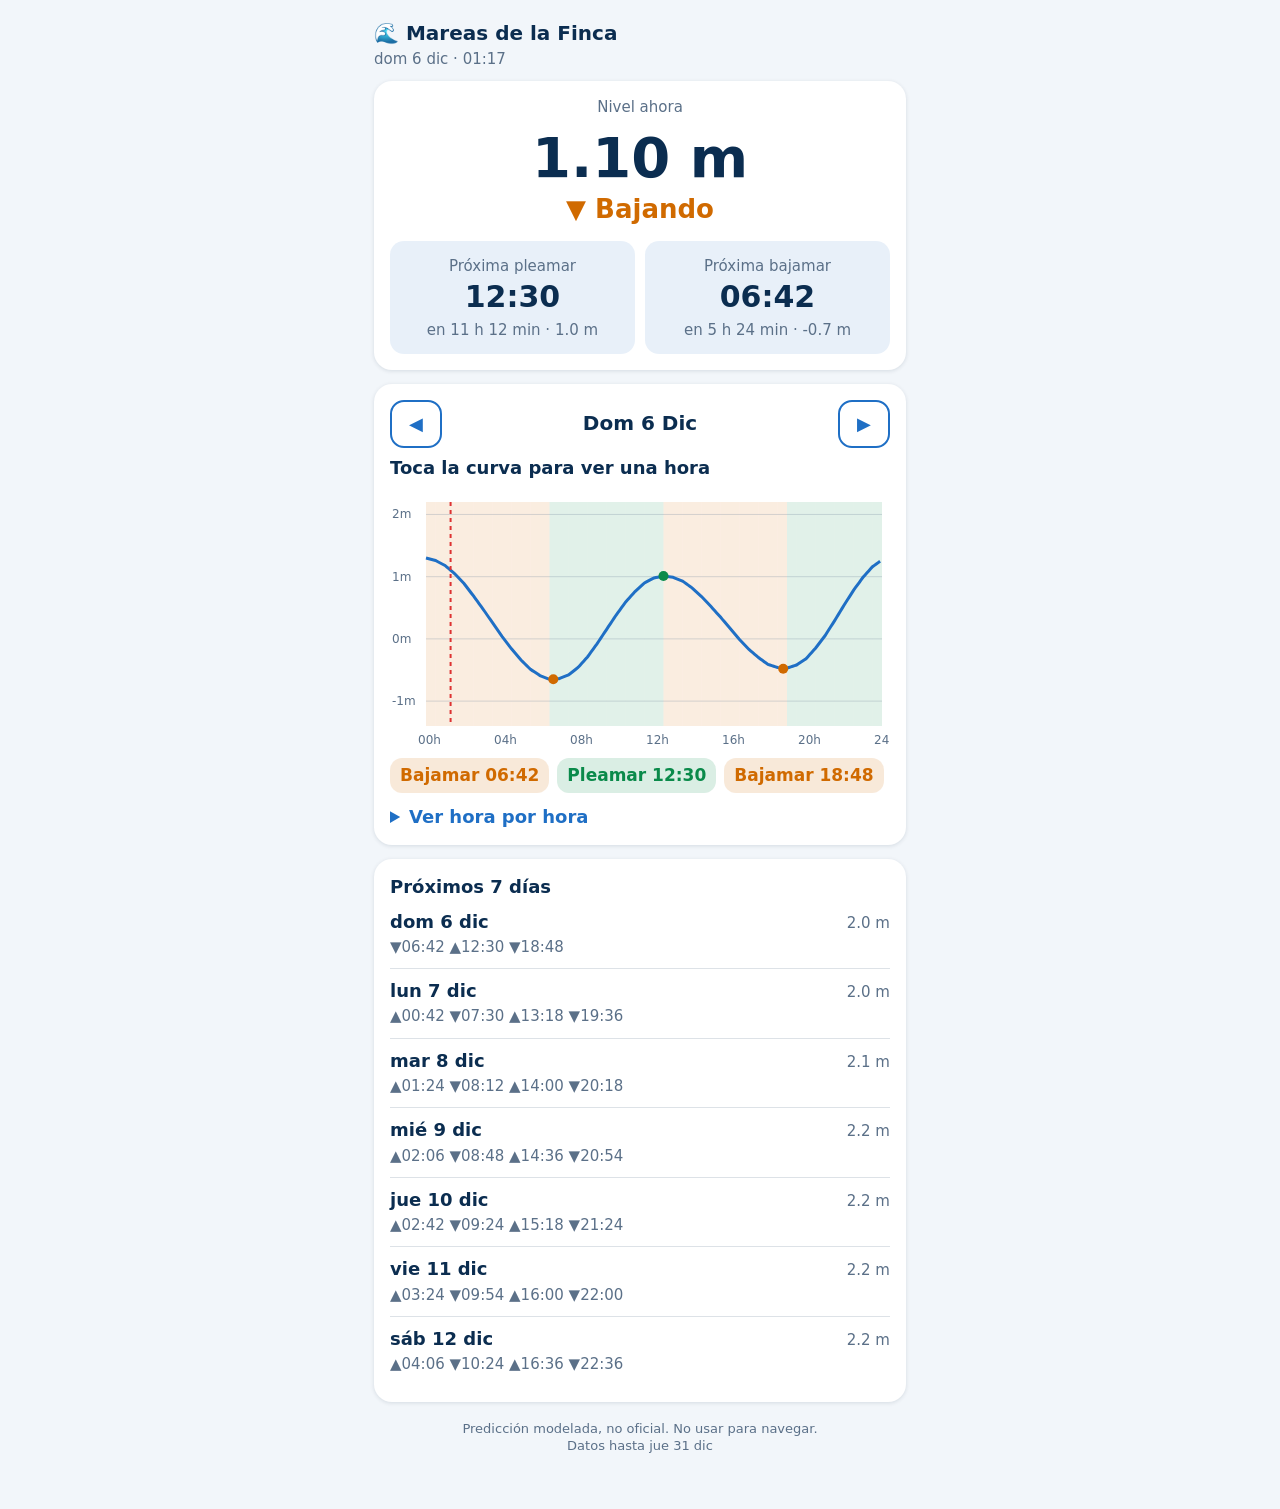
==== index.html @ 49e6bf53 "Mareas de la finca: app instalable" ====
<!doctype html><html lang=es><head><meta charset=utf-8>
<meta name=viewport content="width=device-width,initial-scale=1,viewport-fit=cover">
<meta name=theme-color content="#0b2d50"><meta name=apple-mobile-web-app-capable content=yes>
<meta name=apple-mobile-web-app-title content="Mareas"><link rel=manifest href=manifest.webmanifest>
<link rel=apple-touch-icon href=apple-touch-icon.png><title>Mareas de la Finca</title>
<style>
:root{--bg:#f2f6fa;--ink:#0b2d50;--mut:#5b7088;--card:#fff;--up:#0a8a4a;--dn:#d06a00;--blue:#1f6fc5}
@media(prefers-color-scheme:dark){:root{--bg:#07192c;--ink:#e8f1fa;--mut:#8fa6bd;--card:#0f2a45}}
*{box-sizing:border-box}body{margin:0;background:var(--bg);color:var(--ink);font:18px/1.35 system-ui,-apple-system,sans-serif;padding:env(safe-area-inset-top) 0 40px}
main{max-width:560px;margin:0 auto;padding:14px}h1{font-size:20px;margin:6px 0 2px}.sub{color:var(--mut);font-size:15px;margin-bottom:12px}
.card{background:var(--card);border-radius:18px;padding:16px;margin-bottom:14px;box-shadow:0 1px 4px rgba(0,30,60,.12)}
.now{text-align:center}.big{font-size:56px;font-weight:700;line-height:1}.state{font-size:26px;font-weight:700;margin-top:6px}.up{color:var(--up)}.dn{color:var(--dn)}
.next{display:flex;gap:10px;margin-top:14px}.next div{flex:1;border-radius:14px;padding:12px;background:rgba(31,111,197,.10)}.next b{display:block;font-size:30px}.next small{color:var(--mut);font-size:15px}
.nav{display:flex;align-items:center;gap:8px;margin-bottom:8px}.nav b{flex:1;text-align:center;font-size:20px;text-transform:capitalize}
button{font:inherit;border:0;border-radius:14px;background:var(--blue);color:#fff;padding:10px 16px;min-width:52px}button.g{background:transparent;color:var(--blue);border:2px solid var(--blue)}
canvas{width:100%;display:block;touch-action:pan-y}#rd{min-height:28px;font-weight:700;margin:2px 0 6px}
.ev{display:flex;flex-wrap:wrap;gap:8px;margin-top:8px}.ev span{padding:6px 10px;border-radius:12px;font-weight:700;font-size:17px}.P{background:rgba(10,138,74,.15);color:var(--up)}.B{background:rgba(208,106,0,.15);color:var(--dn)}
.day{display:flex;justify-content:space-between;gap:8px;padding:10px 0;border-bottom:1px solid rgba(120,140,160,.25)}.day:last-child{border:0}.day small{color:var(--mut)}.sic{font-size:13px;background:var(--blue);color:#fff;border-radius:8px;padding:2px 7px;margin-left:6px;vertical-align:middle}
.wx{display:flex;justify-content:space-between;text-align:center;font-size:15px}.wx b{display:block;font-size:20px}.foot{color:var(--mut);font-size:13px;text-align:center;margin-top:18px}
table{width:100%;border-collapse:collapse;font-size:16px}td,th{padding:6px 4px;text-align:left;border-bottom:1px solid rgba(120,140,160,.2)}
</style></head><body><main>
<h1>🌊 Mareas de la Finca</h1><div class=sub id=hoy></div>
<div class="card now"><div class=sub>Nivel ahora</div><div class=big id=nv>--</div><div class=state id=st></div>
<div class=next><div><small>Próxima pleamar</small><b id=np>--</b><small id=npm></small></div><div><small>Próxima bajamar</small><b id=nb>--</b><small id=nbm></small></div></div></div>
<div class=card id=wxc style=display:none><b>Clima</b><div class=wx id=wx></div></div>
<div class=card><div class=nav><button class=g id=pd>◀</button><b id=fd></b><button class=g id=nd2>▶</button></div>
<div id=rd></div><canvas id=c height=260></canvas><div class=ev id=evs></div>
<details style=margin-top:12px><summary style=color:var(--blue);font-weight:700>Ver hora por hora</summary><table id=tb></table></details></div>
<div class=card><b>Próximos 7 días</b><div id=wk></div></div>
<div class=foot>Predicción modelada, no oficial. No usar para navegar.<br><span id=ver></span></div></main>
<script src=data.js></script><script>
const S=new Date(D.start+'T00:00:00Z'),N=D.y.length/48,DN=['dom','lun','mar','mié','jue','vie','sáb'],MN=['ene','feb','mar','abr','may','jun','jul','ago','sep','oct','nov','dic'];
const P2=n=>String(n).padStart(2,'0'),hm=m=>P2(Math.floor(m/60))+':'+P2(m%60);
function hn(){return new Date(Date.now()-6*36e5)} // hora de Honduras (UTC-6) en campos UTC
const nowMin=()=>(hn()-S)/6e4; // minutos desde inicio
function yAtM(m){const f=m/30,i=Math.max(0,Math.min(D.y.length-2,Math.floor(f))),k=Math.max(0,Math.min(1,f-i));return D.y[i]+(D.y[i+1]-D.y[i])*k}
const evs=D.ev.map(([t,k,v])=>({m:(new Date(t+'Z')-S)/6e4,k,v}));
const dstr=d=>DN[d.getUTCDay()]+' '+d.getUTCDate()+' '+MN[d.getUTCMonth()];
const dayDate=i=>new Date(S.getTime()+i*864e5);
const todayI=()=>Math.floor(nowMin()/1440);let cd=Math.max(0,Math.min(N-1,todayI()));
const rel=m=>{const h=Math.floor(m/60),mm=Math.round(m%60);return 'en '+(h?h+' h ':'')+mm+' min'};
function inRange(){const m=nowMin();return m>=0&&m<N*1440}
function actual(){const m=nowMin();document.getElementById('hoy').textContent=(inRange()?dstr(hn())+' · '+hm(hn().getUTCHours()*60+hn().getUTCMinutes()):'Fuera del rango de datos');
 if(!inRange()){return}
 const y=yAtM(m),up=yAtM(m+20)>=y;nv.textContent=y.toFixed(2)+' m';st.innerHTML=up?'<span class=up>▲ Subiendo</span>':'<span class=dn>▼ Bajando</span>';
 const nx=k=>evs.find(e=>e.k==k&&e.m>m);const p=nx('P'),b=nx('B');
 if(p){np.textContent=hm(Math.round(p.m%1440));npm.textContent=rel(p.m-m)+' · '+p.v.toFixed(1)+' m'}if(b){nb.textContent=hm(Math.round(b.m%1440));nbm.textContent=rel(b.m-m)+' · '+b.v.toFixed(1)+' m'}}
const css=n=>getComputedStyle(document.documentElement).getPropertyValue(n);
function draw(hov){const r=devicePixelRatio||1,w=c.clientWidth,h=260;c.width=w*r;c.height=h*r;const x=c.getContext('2d');x.scale(r,r);x.font='12px system-ui';
 const L=36,B=24,T=12,mn=-1.4,mx=2.2,X=m=>L+m/1440*(w-L-8),Y=v=>T+(mx-v)/(mx-mn)*(h-T-B),base=cd*1440,ink=css('--ink'),mut=css('--mut');
 fd.textContent=dstr(dayDate(cd));
 for(let m=0;m<1440;m+=30){const a=yAtM(base+m),b=yAtM(base+m+30);x.fillStyle=b>=a?'rgba(10,138,74,.12)':'rgba(208,106,0,.12)';x.fillRect(X(m),T,X(m+30)-X(m),h-T-B)}
 for(let v=-1;v<=2;v++){x.strokeStyle='rgba(120,140,160,.3)';x.beginPath();x.moveTo(L,Y(v));x.lineTo(w-8,Y(v));x.stroke();x.fillStyle=mut;x.fillText(v+'m',2,Y(v)+4)}
 for(let hr=0;hr<=24;hr+=4){x.fillStyle=mut;x.fillText(P2(hr)+'h',X(hr*60)-8,h-6)}
 x.beginPath();x.lineWidth=3;x.strokeStyle=css('--blue');for(let m=0;m<=1439;m+=6){const p=yAtM(base+m);m?x.lineTo(X(m),Y(p)):x.moveTo(X(m),Y(p))}x.stroke();
 if(cd==todayI()){const m=nowMin()-base;x.strokeStyle='#d33';x.lineWidth=2;x.setLineDash([4,4]);x.beginPath();x.moveTo(X(m),T);x.lineTo(X(m),h-B);x.stroke();x.setLineDash([])}
 const de=evs.filter(e=>e.m>=base&&e.m<base+1440);de.forEach(e=>{x.fillStyle=e.k=='P'?'#0a8a4a':'#d06a00';x.beginPath();x.arc(X(e.m-base),Y(e.v),5,0,7);x.fill()});
 evs_.innerHTML=de.map(e=>`<span class=${e.k}>${e.k=='P'?'Pleamar':'Bajamar'} ${hm(Math.round(e.m-base))}</span>`).join('');
 if(hov!=null){const m=Math.max(0,Math.min(1439,hov)),p=yAtM(base+m),u=yAtM(base+m+20)>=p;x.strokeStyle=ink;x.lineWidth=1;x.beginPath();x.moveTo(X(m),T);x.lineTo(X(m),h-B);x.stroke();x.fillStyle=ink;x.beginPath();x.arc(X(m),Y(p),5,0,7);x.fill();
  rd.innerHTML=hm(Math.round(m))+' · '+p.toFixed(2)+' m · '+(u?'<span class=up>▲ sube</span>':'<span class=dn>▼ baja</span>')}else rd.textContent='Toca la curva para ver una hora';
 let t='<tr><th>Hora<th>Nivel<th></tr>';for(let hr=0;hr<24;hr++){const p=yAtM(base+hr*60),q=yAtM(base+hr*60+60);t+=`<tr><td>${P2(hr)}:00<td>${p.toFixed(2)} m<td class=${q>=p?'up':'dn'}>${q>=p?'▲ sube':'▼ baja'}</tr>`}tb.innerHTML=t}
const evs_=document.getElementById('evs'),c=document.getElementById('c');
const mv=e=>{const b=c.getBoundingClientRect(),t=(e.touches?e.touches[0].clientX:e.clientX)-b.left;draw((t-36)/(b.width-44)*1440)};
c.addEventListener('mousemove',mv);c.addEventListener('touchstart',mv,{passive:true});c.addEventListener('touchmove',mv,{passive:true});c.addEventListener('mouseleave',()=>draw());
pd.onclick=()=>{cd=Math.max(0,cd-1);draw()};nd2.onclick=()=>{cd=Math.min(N-1,cd+1);draw()};
function week(){const a=[];for(let d=0;d<N;d++){const s=D.y.slice(d*48,d*48+48);a.push(Math.max(...s)-Math.min(...s))}const so=[...a].sort((x,y)=>x-y),hi=so[Math.floor(N*.75)];
 let h='';for(let i=Math.max(0,todayI());i<Math.min(N,todayI()+7);i++){const de=evs.filter(e=>e.m>=i*1440&&e.m<i*1440+1440);
  h+=`<div class=day onclick="cd=${i};draw();scrollTo(0,0)"><div><b>${dstr(dayDate(i))}</b>${a[i]>=hi?'<span class=sic>mareas grandes</span>':''}<br><small>${de.map(e=>(e.k=='P'?'▲':'▼')+hm(Math.round(e.m-i*1440))).join('  ')}</small></div><div><small>${a[i].toFixed(1)} m</small></div></div>`}wk.innerHTML=h||'<small>Sin datos</small>'}
ver.textContent='Datos hasta '+dstr(dayDate(N-1));
function all(){actual();week();draw()}addEventListener('resize',()=>draw());all();setInterval(actual,60000);
// clima (opcional, solo con internet)
fetch('https://api.open-meteo.com/v1/forecast?latitude=13.42&longitude=-87.45&daily=temperature_2m_max,precipitation_sum,wind_speed_10m_max&timezone=America%2FTegucigalpa&forecast_days=3').then(r=>r.json()).then(j=>{const d=j.daily;wxc.style.display='';
 wx.innerHTML=d.time.map((t,i)=>`<div>${i?DN[new Date(t+'T12:00:00Z').getUTCDay()]:'hoy'}<b>${Math.round(d.temperature_2m_max[i])}°</b>🌧 ${d.precipitation_sum[i]} mm<br>💨 ${Math.round(d.wind_speed_10m_max[i])} km/h</div>`).join('')}).catch(()=>{});
if('serviceWorker'in navigator)navigator.serviceWorker.register('sw.js').catch(()=>{});
</script></body></html>
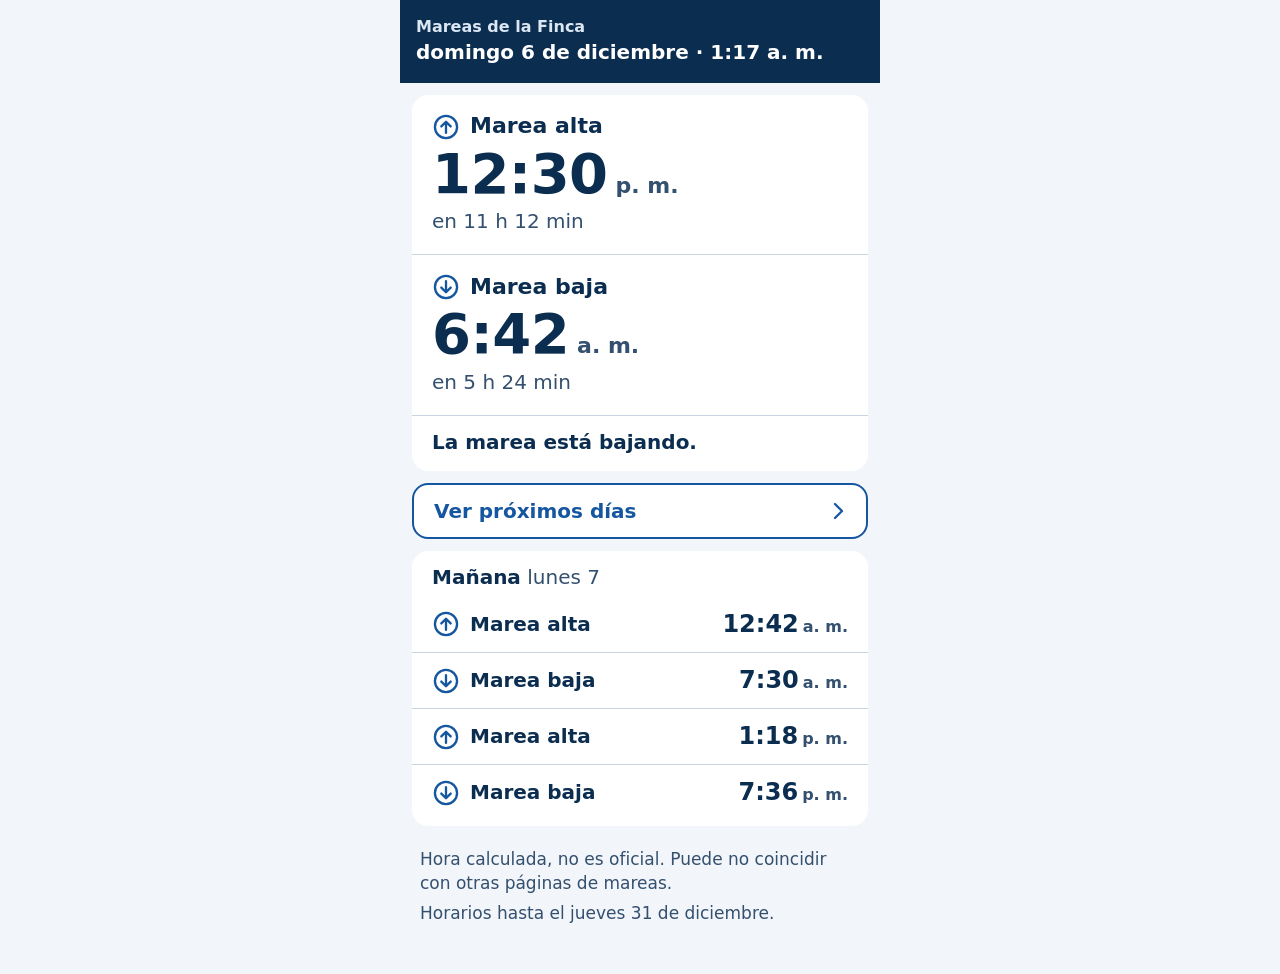
==== commit 7442ed6b: "App de mareas: rediseño simple (alta, baja, horarios y próximos días) Co-Authored-By: Claude Sonnet " ====
--- a/index.html
+++ b/index.html
@@ -1,75 +1,30 @@
-<!doctype html><html lang=es><head><meta charset=utf-8>
-<meta name=viewport content="width=device-width,initial-scale=1,viewport-fit=cover">
-<meta name=theme-color content="#0b2d50"><meta name=apple-mobile-web-app-capable content=yes>
-<meta name=apple-mobile-web-app-title content="Mareas"><link rel=manifest href=manifest.webmanifest>
-<link rel=apple-touch-icon href=apple-touch-icon.png><title>Mareas de la Finca</title>
-<style>
-:root{--bg:#f2f6fa;--ink:#0b2d50;--mut:#5b7088;--card:#fff;--up:#0a8a4a;--dn:#d06a00;--blue:#1f6fc5}
-@media(prefers-color-scheme:dark){:root{--bg:#07192c;--ink:#e8f1fa;--mut:#8fa6bd;--card:#0f2a45}}
-*{box-sizing:border-box}body{margin:0;background:var(--bg);color:var(--ink);font:18px/1.35 system-ui,-apple-system,sans-serif;padding:env(safe-area-inset-top) 0 40px}
-main{max-width:560px;margin:0 auto;padding:14px}h1{font-size:20px;margin:6px 0 2px}.sub{color:var(--mut);font-size:15px;margin-bottom:12px}
-.card{background:var(--card);border-radius:18px;padding:16px;margin-bottom:14px;box-shadow:0 1px 4px rgba(0,30,60,.12)}
-.now{text-align:center}.big{font-size:56px;font-weight:700;line-height:1}.state{font-size:26px;font-weight:700;margin-top:6px}.up{color:var(--up)}.dn{color:var(--dn)}
-.next{display:flex;gap:10px;margin-top:14px}.next div{flex:1;border-radius:14px;padding:12px;background:rgba(31,111,197,.10)}.next b{display:block;font-size:30px}.next small{color:var(--mut);font-size:15px}
-.nav{display:flex;align-items:center;gap:8px;margin-bottom:8px}.nav b{flex:1;text-align:center;font-size:20px;text-transform:capitalize}
-button{font:inherit;border:0;border-radius:14px;background:var(--blue);color:#fff;padding:10px 16px;min-width:52px}button.g{background:transparent;color:var(--blue);border:2px solid var(--blue)}
-canvas{width:100%;display:block;touch-action:pan-y}#rd{min-height:28px;font-weight:700;margin:2px 0 6px}
-.ev{display:flex;flex-wrap:wrap;gap:8px;margin-top:8px}.ev span{padding:6px 10px;border-radius:12px;font-weight:700;font-size:17px}.P{background:rgba(10,138,74,.15);color:var(--up)}.B{background:rgba(208,106,0,.15);color:var(--dn)}
-.day{display:flex;justify-content:space-between;gap:8px;padding:10px 0;border-bottom:1px solid rgba(120,140,160,.25)}.day:last-child{border:0}.day small{color:var(--mut)}.sic{font-size:13px;background:var(--blue);color:#fff;border-radius:8px;padding:2px 7px;margin-left:6px;vertical-align:middle}
-.wx{display:flex;justify-content:space-between;text-align:center;font-size:15px}.wx b{display:block;font-size:20px}.foot{color:var(--mut);font-size:13px;text-align:center;margin-top:18px}
-table{width:100%;border-collapse:collapse;font-size:16px}td,th{padding:6px 4px;text-align:left;border-bottom:1px solid rgba(120,140,160,.2)}
-</style></head><body><main>
-<h1>🌊 Mareas de la Finca</h1><div class=sub id=hoy></div>
-<div class="card now"><div class=sub>Nivel ahora</div><div class=big id=nv>--</div><div class=state id=st></div>
-<div class=next><div><small>Próxima pleamar</small><b id=np>--</b><small id=npm></small></div><div><small>Próxima bajamar</small><b id=nb>--</b><small id=nbm></small></div></div></div>
-<div class=card id=wxc style=display:none><b>Clima</b><div class=wx id=wx></div></div>
-<div class=card><div class=nav><button class=g id=pd>◀</button><b id=fd></b><button class=g id=nd2>▶</button></div>
-<div id=rd></div><canvas id=c height=260></canvas><div class=ev id=evs></div>
-<details style=margin-top:12px><summary style=color:var(--blue);font-weight:700>Ver hora por hora</summary><table id=tb></table></details></div>
-<div class=card><b>Próximos 7 días</b><div id=wk></div></div>
-<div class=foot>Predicción modelada, no oficial. No usar para navegar.<br><span id=ver></span></div></main>
-<script src=data.js></script><script>
-const S=new Date(D.start+'T00:00:00Z'),N=D.y.length/48,DN=['dom','lun','mar','mié','jue','vie','sáb'],MN=['ene','feb','mar','abr','may','jun','jul','ago','sep','oct','nov','dic'];
-const P2=n=>String(n).padStart(2,'0'),hm=m=>P2(Math.floor(m/60))+':'+P2(m%60);
-function hn(){return new Date(Date.now()-6*36e5)} // hora de Honduras (UTC-6) en campos UTC
-const nowMin=()=>(hn()-S)/6e4; // minutos desde inicio
-function yAtM(m){const f=m/30,i=Math.max(0,Math.min(D.y.length-2,Math.floor(f))),k=Math.max(0,Math.min(1,f-i));return D.y[i]+(D.y[i+1]-D.y[i])*k}
-const evs=D.ev.map(([t,k,v])=>({m:(new Date(t+'Z')-S)/6e4,k,v}));
-const dstr=d=>DN[d.getUTCDay()]+' '+d.getUTCDate()+' '+MN[d.getUTCMonth()];
-const dayDate=i=>new Date(S.getTime()+i*864e5);
-const todayI=()=>Math.floor(nowMin()/1440);let cd=Math.max(0,Math.min(N-1,todayI()));
-const rel=m=>{const h=Math.floor(m/60),mm=Math.round(m%60);return 'en '+(h?h+' h ':'')+mm+' min'};
-function inRange(){const m=nowMin();return m>=0&&m<N*1440}
-function actual(){const m=nowMin();document.getElementById('hoy').textContent=(inRange()?dstr(hn())+' · '+hm(hn().getUTCHours()*60+hn().getUTCMinutes()):'Fuera del rango de datos');
- if(!inRange()){return}
- const y=yAtM(m),up=yAtM(m+20)>=y;nv.textContent=y.toFixed(2)+' m';st.innerHTML=up?'<span class=up>▲ Subiendo</span>':'<span class=dn>▼ Bajando</span>';
- const nx=k=>evs.find(e=>e.k==k&&e.m>m);const p=nx('P'),b=nx('B');
- if(p){np.textContent=hm(Math.round(p.m%1440));npm.textContent=rel(p.m-m)+' · '+p.v.toFixed(1)+' m'}if(b){nb.textContent=hm(Math.round(b.m%1440));nbm.textContent=rel(b.m-m)+' · '+b.v.toFixed(1)+' m'}}
-const css=n=>getComputedStyle(document.documentElement).getPropertyValue(n);
-function draw(hov){const r=devicePixelRatio||1,w=c.clientWidth,h=260;c.width=w*r;c.height=h*r;const x=c.getContext('2d');x.scale(r,r);x.font='12px system-ui';
- const L=36,B=24,T=12,mn=-1.4,mx=2.2,X=m=>L+m/1440*(w-L-8),Y=v=>T+(mx-v)/(mx-mn)*(h-T-B),base=cd*1440,ink=css('--ink'),mut=css('--mut');
- fd.textContent=dstr(dayDate(cd));
- for(let m=0;m<1440;m+=30){const a=yAtM(base+m),b=yAtM(base+m+30);x.fillStyle=b>=a?'rgba(10,138,74,.12)':'rgba(208,106,0,.12)';x.fillRect(X(m),T,X(m+30)-X(m),h-T-B)}
- for(let v=-1;v<=2;v++){x.strokeStyle='rgba(120,140,160,.3)';x.beginPath();x.moveTo(L,Y(v));x.lineTo(w-8,Y(v));x.stroke();x.fillStyle=mut;x.fillText(v+'m',2,Y(v)+4)}
- for(let hr=0;hr<=24;hr+=4){x.fillStyle=mut;x.fillText(P2(hr)+'h',X(hr*60)-8,h-6)}
- x.beginPath();x.lineWidth=3;x.strokeStyle=css('--blue');for(let m=0;m<=1439;m+=6){const p=yAtM(base+m);m?x.lineTo(X(m),Y(p)):x.moveTo(X(m),Y(p))}x.stroke();
- if(cd==todayI()){const m=nowMin()-base;x.strokeStyle='#d33';x.lineWidth=2;x.setLineDash([4,4]);x.beginPath();x.moveTo(X(m),T);x.lineTo(X(m),h-B);x.stroke();x.setLineDash([])}
- const de=evs.filter(e=>e.m>=base&&e.m<base+1440);de.forEach(e=>{x.fillStyle=e.k=='P'?'#0a8a4a':'#d06a00';x.beginPath();x.arc(X(e.m-base),Y(e.v),5,0,7);x.fill()});
- evs_.innerHTML=de.map(e=>`<span class=${e.k}>${e.k=='P'?'Pleamar':'Bajamar'} ${hm(Math.round(e.m-base))}</span>`).join('');
- if(hov!=null){const m=Math.max(0,Math.min(1439,hov)),p=yAtM(base+m),u=yAtM(base+m+20)>=p;x.strokeStyle=ink;x.lineWidth=1;x.beginPath();x.moveTo(X(m),T);x.lineTo(X(m),h-B);x.stroke();x.fillStyle=ink;x.beginPath();x.arc(X(m),Y(p),5,0,7);x.fill();
-  rd.innerHTML=hm(Math.round(m))+' · '+p.toFixed(2)+' m · '+(u?'<span class=up>▲ sube</span>':'<span class=dn>▼ baja</span>')}else rd.textContent='Toca la curva para ver una hora';
- let t='<tr><th>Hora<th>Nivel<th></tr>';for(let hr=0;hr<24;hr++){const p=yAtM(base+hr*60),q=yAtM(base+hr*60+60);t+=`<tr><td>${P2(hr)}:00<td>${p.toFixed(2)} m<td class=${q>=p?'up':'dn'}>${q>=p?'▲ sube':'▼ baja'}</tr>`}tb.innerHTML=t}
-const evs_=document.getElementById('evs'),c=document.getElementById('c');
-const mv=e=>{const b=c.getBoundingClientRect(),t=(e.touches?e.touches[0].clientX:e.clientX)-b.left;draw((t-36)/(b.width-44)*1440)};
-c.addEventListener('mousemove',mv);c.addEventListener('touchstart',mv,{passive:true});c.addEventListener('touchmove',mv,{passive:true});c.addEventListener('mouseleave',()=>draw());
-pd.onclick=()=>{cd=Math.max(0,cd-1);draw()};nd2.onclick=()=>{cd=Math.min(N-1,cd+1);draw()};
-function week(){const a=[];for(let d=0;d<N;d++){const s=D.y.slice(d*48,d*48+48);a.push(Math.max(...s)-Math.min(...s))}const so=[...a].sort((x,y)=>x-y),hi=so[Math.floor(N*.75)];
- let h='';for(let i=Math.max(0,todayI());i<Math.min(N,todayI()+7);i++){const de=evs.filter(e=>e.m>=i*1440&&e.m<i*1440+1440);
-  h+=`<div class=day onclick="cd=${i};draw();scrollTo(0,0)"><div><b>${dstr(dayDate(i))}</b>${a[i]>=hi?'<span class=sic>mareas grandes</span>':''}<br><small>${de.map(e=>(e.k=='P'?'▲':'▼')+hm(Math.round(e.m-i*1440))).join('  ')}</small></div><div><small>${a[i].toFixed(1)} m</small></div></div>`}wk.innerHTML=h||'<small>Sin datos</small>'}
-ver.textContent='Datos hasta '+dstr(dayDate(N-1));
-function all(){actual();week();draw()}addEventListener('resize',()=>draw());all();setInterval(actual,60000);
-// clima (opcional, solo con internet)
-fetch('https://api.open-meteo.com/v1/forecast?latitude=13.42&longitude=-87.45&daily=temperature_2m_max,precipitation_sum,wind_speed_10m_max&timezone=America%2FTegucigalpa&forecast_days=3').then(r=>r.json()).then(j=>{const d=j.daily;wxc.style.display='';
- wx.innerHTML=d.time.map((t,i)=>`<div>${i?DN[new Date(t+'T12:00:00Z').getUTCDay()]:'hoy'}<b>${Math.round(d.temperature_2m_max[i])}°</b>🌧 ${d.precipitation_sum[i]} mm<br>💨 ${Math.round(d.wind_speed_10m_max[i])} km/h</div>`).join('')}).catch(()=>{});
-if('serviceWorker'in navigator)navigator.serviceWorker.register('sw.js').catch(()=>{});
-</script></body></html>
+<!doctype html>
+<html lang="es">
+<head>
+<meta charset="utf-8">
+<meta name="viewport" content="width=device-width, initial-scale=1, viewport-fit=cover">
+<meta name="color-scheme" content="light">
+<meta name="theme-color" content="#0b2d50">
+<meta name="mobile-web-app-capable" content="yes">
+<meta name="apple-mobile-web-app-capable" content="yes">
+<meta name="apple-mobile-web-app-title" content="Mareas">
+<link rel="icon" href="icon-192.png" type="image/png">
+<link rel="manifest" href="manifest.webmanifest">
+<link rel="apple-touch-icon" href="apple-touch-icon.png">
+<title>Mareas de la Finca</title>
+<link rel="stylesheet" href="tokens.css">
+<link rel="stylesheet" href="app.css">
+</head>
+<body>
+<div class="app" id="app">
+<header class="barra" id="cab"></header>
+<main>
+<div id="r1"></div>
+<div id="r2"></div>
+</main>
+</div>
+<noscript><div class="app"><header class="barra"><h1 class="nombre">Mareas de la Finca</h1></header><main><section class="estado" role="note"><h2>No se pudieron mostrar los horarios</h2><p>Cerrar la app y abrirla otra vez. Si sigue igual, pedir que la actualicen.</p></section></main></div></noscript>
+<script src="data.js"></script>
+<script src="app.js"></script>
+</body>
+</html>
--- a/tokens.css
+++ b/tokens.css
@@ -0,0 +1,34 @@
+/* Tokens · Mareas de la Finca · ronda 3 (05 Diseñador visual UI, 12 oct 2026)
+   Origen: azul marino #0b2d50 del ícono (CONTEXTO del cliente). Un solo tono de énfasis (#1556a0, azul del ícono
+   oscurecido para pasar 7:1). Se quitan verde y naranja: baja no es una advertencia. Alta y baja se distinguen por
+   la palabra y el símbolo (flecha arriba / flecha abajo en círculo), no por color.
+   Contrastes (WCAG 2.x): tinta/blanco 13,95 · tinta-2/blanco 8,32 · tinta-2/fondo 7,61 · acento/blanco 7,32. SOLO modo claro. */
+:root {
+  color-scheme: light;
+  --fondo:      #f2f5f9;   /* pantalla */
+  --superficie: #ffffff;   /* las únicas dos superficies: próximas y día */
+  --marino:     #0b2d50;   /* cabecera */
+  --tinta:      #0b2d50;   /* texto principal */
+  --tinta-2:    #34506f;   /* texto secundario */
+  --acento:     #1556a0;   /* símbolo y botón de días */
+  --cab-2:      #dce7f4;   /* texto secundario sobre marino · 11,15:1 */
+  --regla:      #c9d5e3;   /* filete (decorativo; el separador real es el espacio) */
+
+  --fuente: system-ui, Roboto, "Segoe UI", "Helvetica Neue", Arial, sans-serif;
+  --t-hora-grande: 3.5rem;
+  --t-sufijo-grande: 1.375rem;
+  --t-etiqueta: 1.375rem;
+  --t-apoyo: 1.25rem;
+  --t-direccion: 1.25rem;
+  --t-dia: 1.25rem;
+  --t-fila: 1.25rem;       /* "Marea alta" en la lista */
+  --t-hora-fila: 1.5rem;
+  --t-sufijo: 1rem;
+  --t-pie: 1.0625rem;
+  --t-titulo: 1.5rem;
+
+  --margen: 12px;
+  --pad: 16px;
+  --radio: 16px;
+  --objetivo: 3.5rem;
+}
--- a/app.css
+++ b/app.css
@@ -0,0 +1,82 @@
+/* Mareas de la Finca · ronda 3 · pantallas (diseño del 05 + estados del 09). Usa tokens.css. */
+*, *::before, *::after { box-sizing: border-box; }
+html { -webkit-text-size-adjust: 100%; text-size-adjust: 100%; }
+body { margin: 0; background: var(--fondo); color: var(--tinta); font-family: var(--fuente); font-size: 1rem; line-height: 1.35; font-variant-numeric: tabular-nums; }
+h1, h2, p, ol, ul { margin: 0; padding: 0; }
+ol, ul { list-style: none; }
+.i { width: 1.5rem; height: 1.5rem; flex: none; fill: none; stroke: currentColor; stroke-width: 2.25; stroke-linecap: round; stroke-linejoin: round; }
+:focus-visible { outline: 3px solid var(--acento); outline-offset: 2px; border-radius: 6px; }
+/* Títulos y días reciben foco por programa (al cambiar de pantalla): nunca pintan aro, no son controles */
+[tabindex="-1"]:focus { outline: none; }
+.app { max-width: 30rem; margin: 0 auto; min-height: 100vh; padding-bottom: 28px; }
+.hr { white-space: nowrap; }
+.hr.sola { display: block; }
+.hr.sola .pt { display: none; }
+
+/* Cabecera marina: una sola pieza, una o dos líneas, nada más */
+.barra { background: var(--marino); color: #fff; padding: 16px var(--pad) 18px; }
+.barra .nombre { font-size: var(--t-sufijo); font-weight: 600; color: var(--cab-2); }
+.barra .ahora { margin-top: 2px; font-size: var(--t-dia); font-weight: 700; line-height: 1.25; }
+.fila-cab { display: flex; align-items: center; gap: 4px; margin: -8px 0; }
+.barra .volver { display: inline-flex; align-items: center; justify-content: center; min-width: var(--objetivo); min-height: var(--objetivo); margin-left: -12px; color: #fff; text-decoration: none; }
+.barra .titulo { font-size: var(--t-titulo); font-weight: 700; line-height: 1.2; }
+.barra :focus-visible { outline-color: #fff; }
+
+main { padding: var(--margen); display: block; }
+
+/* Próximas: UNA superficie blanca, dos filas separadas por un filete. Sin fondos de color. */
+.proximas { background: var(--superficie); border-radius: var(--radio); }
+.proxima { padding: 18px 20px 20px; }
+.proxima + .proxima { border-top: 1px solid var(--regla); }
+.etiqueta { display: flex; align-items: center; gap: 10px; font-size: var(--t-etiqueta); font-weight: 700; line-height: 1.2; }
+.etiqueta .i { color: var(--acento); width: 1.75rem; height: 1.75rem; stroke-width: 2; }
+.hora { margin-top: 4px; display: flex; align-items: baseline; gap: 8px; line-height: 1.05; }
+.hora b { font-size: var(--t-hora-grande); font-weight: 800; letter-spacing: -.01em; }
+.hora span { font-size: var(--t-sufijo-grande); font-weight: 600; color: var(--tinta-2); white-space: nowrap; }
+.apoyo { margin-top: 6px; font-size: var(--t-apoyo); font-weight: 500; color: var(--tinta-2); line-height: 1.25; }
+.direccion { padding: 14px 20px 16px; border-top: 1px solid var(--regla); font-size: var(--t-direccion); font-weight: 600; line-height: 1.25; }
+
+/* Botón de días: contorno, no relleno; no compite con las horas */
+.btn-dias, .manana { margin-top: 12px; }
+.btn-dias { display: flex; align-items: center; justify-content: space-between; min-height: var(--objetivo); padding: 0 16px 0 20px; border-radius: var(--radio); background: var(--superficie); border: 2px solid var(--acento); color: var(--acento); font-size: var(--t-dia); font-weight: 700; text-decoration: none; }
+
+/* Día: título sobre la superficie, una fila por marea, palabra SIEMPRE en la misma columna */
+.dia { background: var(--superficie); border-radius: var(--radio); overflow: clip; }
+.dia + .dia { margin-top: 12px; }
+.dia-nombre { padding: 14px 20px 6px; font-size: var(--t-dia); line-height: 1.25; }
+.dia-nombre b { font-weight: 800; }
+.dia-nombre span { color: var(--tinta-2); font-weight: 500; }
+.fila-m { display: grid; grid-template-columns: 1.75rem 1fr auto; align-items: center; column-gap: 10px; min-height: 3.5rem; padding: 4px 20px; }
+.fila-m + .fila-m { border-top: 1px solid var(--regla); }
+.fila-m .i { color: var(--acento); width: 1.75rem; height: 1.75rem; stroke-width: 2; }
+.fila-m .palabra { font-size: var(--t-fila); font-weight: 700; }
+.fila-m .h { display: flex; align-items: baseline; gap: 4px; justify-self: end; font-size: var(--t-hora-fila); font-weight: 800; white-space: nowrap; }
+.fila-m .h small { font-size: var(--t-sufijo); font-weight: 600; color: var(--tinta-2); }
+.dia ol { padding-bottom: 6px; }
+
+.mas { cursor: pointer; display: flex; align-items: center; justify-content: space-between; width: 100%; min-height: var(--objetivo); margin-top: 12px; padding: 0 16px 0 20px; border-radius: var(--radio); background: var(--superficie); border: 2px solid var(--acento); color: var(--acento); font: inherit; font-size: var(--t-dia); font-weight: 700; text-align: left; }
+
+.pie { padding: 22px 8px 8px; font-size: var(--t-pie); line-height: 1.4; color: var(--tinta-2); }
+.pie p + p { margin-top: 6px; }
+.pie .vigencia.pronto { font-weight: 700; color: var(--tinta); }   /* quedan 14 días o menos: más fuerte, sin rojo ni ícono */
+
+/* Estados sin horarios: misma superficie blanca que las mareas */
+.sin-mas { margin-top: 6px; font-size: 1.75rem; font-weight: 800; line-height: 1.15; }
+.proxima .cuerpo { margin-top: 6px; font-size: var(--t-apoyo); color: var(--tinta-2); line-height: 1.3; }
+.estado { background: var(--superficie); border-radius: var(--radio); padding: 24px 20px; }
+.estado h2 { font-size: var(--t-etiqueta); font-weight: 800; line-height: 1.2; }
+.estado p { margin-top: 8px; font-size: var(--t-apoyo); color: var(--tinta-2); line-height: 1.35; }
+
+/* Letra grande en pantalla angosta: una marea por renglón, sin partir la palabra; el símbolo y el sufijo bajan un poco */
+.app { container-type: inline-size; }
+.fila-m .palabra { white-space: nowrap; }
+@container (max-width: 22rem) {
+  .fila-m { grid-template-columns: 1.125rem 1fr auto; column-gap: 6px; padding: 4px 12px; }
+  .fila-m .i { width: 1.125rem; height: 1.125rem; }
+  .fila-m .palabra { font-size: 1.0625rem; }
+  .fila-m .h { font-size: 1.25rem; gap: 3px; }
+  .fila-m .h small { font-size: .875rem; }
+  .dia-nombre, .proxima, .direccion { padding-left: 16px; padding-right: 16px; }
+  .hora b { font-size: 3rem; }
+  .hora span { font-size: 1.125rem; }
+}
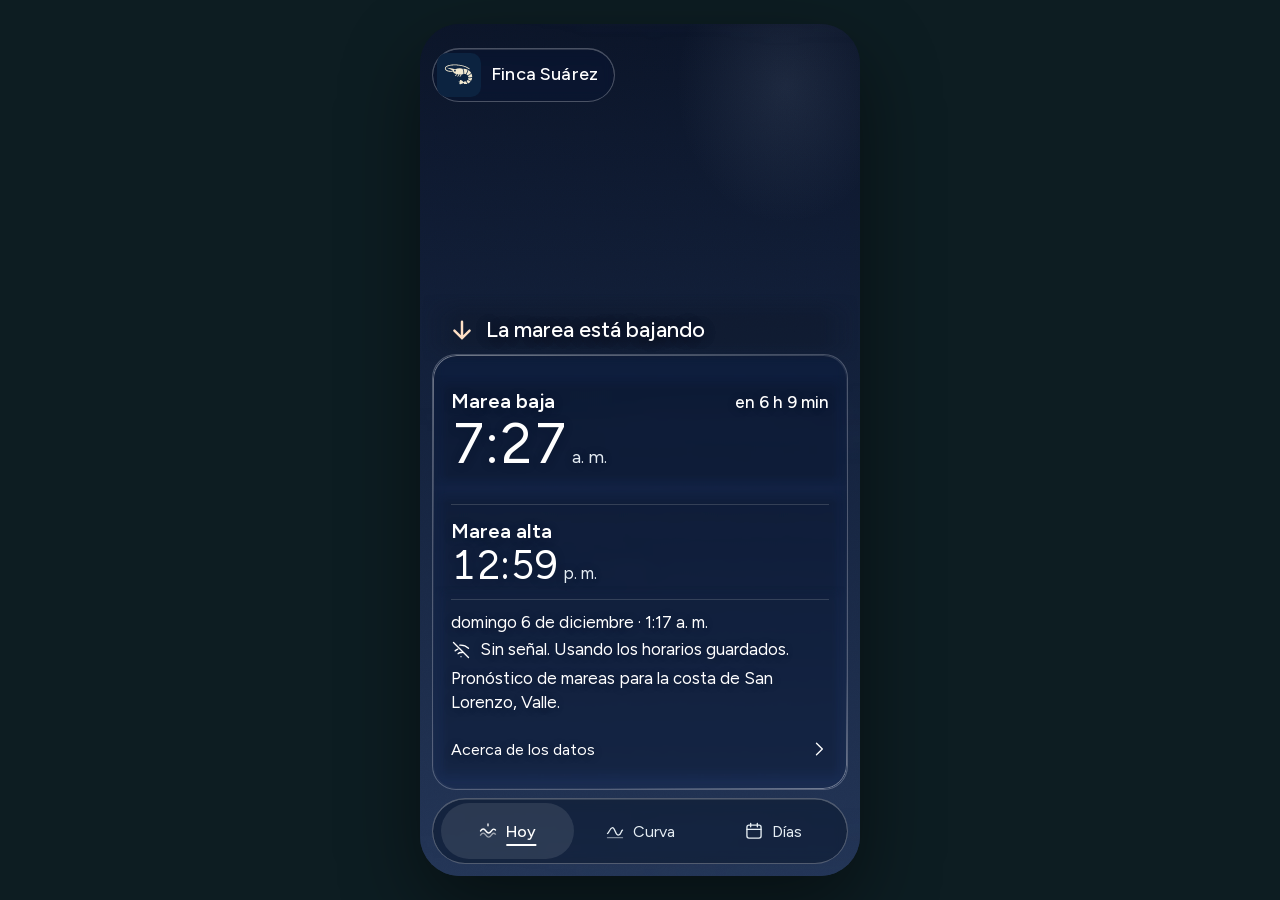
==== commit ab100574: "Oficial: la app es igual que el beta (nubes que se mueven, sol con halo, cuadro de cristal fino, ent" ====
--- a/index.html
+++ b/index.html
@@ -1,30 +1,191 @@
 <!doctype html>
-<html lang="es">
+<html lang="es-HN" data-tinta="oscuro">
 <head>
 <meta charset="utf-8">
 <meta name="viewport" content="width=device-width, initial-scale=1, viewport-fit=cover">
-<meta name="color-scheme" content="light">
-<meta name="theme-color" content="#0b2d50">
-<meta name="mobile-web-app-capable" content="yes">
-<meta name="apple-mobile-web-app-capable" content="yes">
-<meta name="apple-mobile-web-app-title" content="Mareas">
-<link rel="icon" href="icon-192.png" type="image/png">
+<!-- theme-color permanente en navy, como en beta; el manifest también dice #0C2340: sin salto de barra durante ni después de la portada. -->
+<meta name="theme-color" id="fs-tema" content="#0C2340">
+<title>Finca Suárez</title>
+<script>
+/* PORTADA, paso 1 (en línea, antes de cualquier hoja): decide completa | corta | ninguna con el sello local (14, retencion.md §1).
+   Sello: localStorage 'fs-entrada' = {d: último día local en que se vio la completa, t: última apertura}. Síncrono, con try/catch; si falla, corta.
+   ?portada=1 fuerza la completa y NO escribe el sello. Nada sale del teléfono. */
+(function(){var H=document.documentElement,FS=window.FS={modo:'corta',rm:false,total:5,n:0,hojas:false,app:false,listo:false,cb:[],
+chequea:function(){if(FS.listo)return;if(!FS.hojas&&FS.n>=FS.total){FS.hojas=true;if(FS.alHojas)FS.alHojas()}if(FS.hojas&&FS.app){FS.listo=true;FS.tListo=Math.round(performance.now());FS.cb.splice(0).forEach(function(f){f()})}},
+cuando:function(f){if(FS.listo)f();else FS.cb.push(f)}};
+try{localStorage.removeItem('mareas.entrada');localStorage.removeItem('mareas.splash')}catch(e){}   /* un solo sello: fs-entrada reemplaza a los dos viejos (20 min) */
+var rm=false;try{rm=matchMedia('(prefers-reduced-motion: reduce)').matches}catch(e){}
+var forzar=false;try{forzar=/[?&]portada=1(&|$)/.test(location.search)}catch(e){}
+var h=location.hash.slice(1),profundo=h==='curva'||h==='dias',modo='corta';
+if(forzar)modo='completa';
+else{try{var ya=Date.now(),f=new Date(ya),dia=f.getFullYear()+'-'+(f.getMonth()+1)+'-'+f.getDate(),s=JSON.parse(localStorage.getItem('fs-entrada')||'null')||{},t=typeof s.t==='number'?s.t:0,d=s.d;
+if(d!==dia)modo='completa';else modo='corta';   /* Ivan (17 oct): el camaron carga CADA vez que se abre la app; la completa 1a vez del dia, la corta (0,6 s) las demas */
+if(profundo&&modo!=='ninguna')modo='ninguna';else if(modo==='completa')d=dia;
+localStorage.setItem('fs-entrada',JSON.stringify({d:d,t:ya}))}catch(e){modo='corta'}}
+if(rm&&modo==='corta')modo='completa';   /* reducir movimiento: la completa ya es quieta (0,5 s), asi tambien sale cada vez */
+FS.modo=modo;FS.rm=rm;H.setAttribute('data-fs',modo);
+if(modo!=='ninguna'){H.className+=' fs-portada';window.__fsRetiene=true}
+/* hoja que carga sin bloquear el primer pintado; FS cuenta las 6 */
+window.FSh=function(l){if(l.media!=='all')l.media='all';l.onload=l.onerror=null;FS.n++;FS.chequea()}})();
+</script>
 <link rel="manifest" href="manifest.webmanifest">
+<link rel="icon" href="icon-192.png">
 <link rel="apple-touch-icon" href="apple-touch-icon.png">
-<title>Mareas de la Finca</title>
-<link rel="stylesheet" href="tokens.css">
-<link rel="stylesheet" href="app.css">
+<link rel="preload" href="fuentes/figtree-latin.woff2" as="font" type="font/woff2" crossorigin>
+<style id="fs-css">
+/* PORTADA, paso 2: HTML y CSS mínimos EN LÍNEA. Pinta antes que cualquier hoja o script (las hojas cargan sin bloquear, los scripts entran después del primer pintado). */
+@font-face{font-family:Figtree;src:url(fuentes/figtree-latin.woff2) format('woff2');font-weight:300 900;font-display:block}
+html{background:#0C2340}
+#fs-splash{position:fixed;inset:0;z-index:99999;display:grid;place-items:center;font-family:Figtree,system-ui,sans-serif;touch-action:manipulation;cursor:pointer;-webkit-tap-highlight-color:transparent}
+#fs-splash[hidden]{display:none}
+#fs-splash .fs-bg{position:absolute;inset:0;background:#0C2340}
+.fs-stage{position:relative;display:flex;flex-direction:column;align-items:center;transform:translateY(-34px)}
+.fs-cam{width:min(56vw,218px);aspect-ratio:35.5/25.5;will-change:transform}
+.fs-cam svg{width:100%;height:100%;display:block;overflow:visible}
+.fs-nombre{margin-top:26px;color:#F2E9D0;font-size:1.5rem;font-weight:500;letter-spacing:.06em;opacity:0}
+html[data-fs="ninguna"] .fs-stage{display:none}
+html[data-fs="corta"] .fs-cam{opacity:0}
+/* oleaje: dos ondas a distinta velocidad (una sola se lee a plantilla), solo transform */
+.fs-ola-a{animation:fs-deriva-a 1.8s linear infinite}
+.fs-ola-b{animation:fs-deriva-b 2.9s linear infinite reverse}
+@keyframes fs-deriva-a{to{transform:translateX(-10px)}}
+@keyframes fs-deriva-b{to{transform:translateX(-14px)}}
+html[data-rm] .fs-ola-a,html[data-rm] .fs-ola-b{animation:none}
+@media (prefers-reduced-motion:reduce){.fs-ola-a,.fs-ola-b{animation:none}}
+.fs-sprite{width:0;height:0;position:absolute}
+</style>
+<noscript><style>#fs-splash{display:none}</style><link rel="stylesheet" href="tokens.css"><link rel="stylesheet" href="app.css"></noscript>
+<link rel="stylesheet" href="tokens.css" media="print" onload="FSh(this)" onerror="FSh(this)">
+<link rel="stylesheet" href="app.css" media="print" onload="FSh(this)" onerror="FSh(this)">
+<link rel="stylesheet" href="mareas-cristal.css" media="print" onload="FSh(this)" onerror="FSh(this)">
+<link rel="stylesheet" href="clima-fondo.css" media="print" onload="FSh(this)" onerror="FSh(this)">
+<link rel="stylesheet" href="tinte-estados.css" media="print" onload="FSh(this)" onerror="FSh(this)">
+<link rel="preload" href="data.js" as="script"><link rel="preload" href="datos-vivos.js" as="script"><link rel="preload" href="mareas-cristal.js" as="script"><link rel="preload" href="clima-paletas.js" as="script"><link rel="preload" href="tinte-motor.js" as="script"><link rel="preload" href="clima-nubes.js" as="script"><link rel="preload" href="clima-fondo.js" as="script"><link rel="preload" href="clima-vivo.js" as="script"><link rel="preload" href="app.js" as="script">
+<!-- PRUEBA (retirar al integrar, ver INTEGRACION.md): ?tinta=claro|oscuro (OJO r10: oscuro = texto oscuro)  ?letra=100|130|150  ?sinblur=1  ?x=4 (reloj del cielo x4, SOLO demostración en video)  ?vel=1.5 (velocidad de nubes). Va en el head para aplicarse antes del primer pintado. -->
+<script>try{var q=new URLSearchParams(location.search),r=document.documentElement,t=q.get('tinta'),l=+q.get('letra');
+if(t==='claro'||t==='oscuro')r.dataset.tinta=t;if(l>=100&&l<=160)r.style.fontSize=l+'%';if(q.get('sinblur')==='1')r.dataset.sinBlur=''}catch(e){}</script>
+<!-- FIN PRUEBA -->
 </head>
 <body>
-<div class="app" id="app">
-<header class="barra" id="cab"></header>
-<main>
-<div id="r1"></div>
-<div id="r2"></div>
-</main>
-</div>
-<noscript><div class="app"><header class="barra"><h1 class="nombre">Mareas de la Finca</h1></header><main><section class="estado" role="note"><h2>No se pudieron mostrar los horarios</h2><p>Cerrar la app y abrirla otra vez. Si sigue igual, pedir que la actualicen.</p></section></main></div></noscript>
-<script src="data.js"></script>
-<script src="app.js"></script>
+<svg class="fs-sprite" aria-hidden="true" focusable="false"><defs><path id="fs-p" d="M24.2917,23.1322C24.4916,23.1863 24.6826,23.2605 24.8639,23.3507C24.9608,23.0808 25.1049,22.8194 25.2911,22.5654L25.095,22.5228L25.3401,22.5441L25.5852,22.5505L25.8302,22.5462L26.0753,22.5292L26.3204,22.4972L26.5612,22.4525L26.7999,22.3949L27.0343,22.3267L27.2666,22.2436L27.4925,22.1498L27.712,22.0433L27.5394,22.1477C27.7243,23.3573 28.2861,24.3498 29.2273,25.1239L28.8607,25.2442L28.4451,25.355L28.0296,25.4424L27.6119,25.5085L27.1942,25.549L26.7765,25.5681L26.363,25.5639L25.9517,25.5383L25.5468,25.4893L25.1462,25.4189L24.754,25.3273L24.8116,25.2932C24.7233,24.9905 24.677,24.6951 24.6779,24.4082C24.4753,24.4312 24.2688,24.4356 24.0611,24.4227C22.5639,25.8437 20.0629,26.3894 19.4071,25.1355C19.3241,24.5759 19.6495,24.0755 20.2053,23.6961C19.2564,23.4626 18.5574,23.1312 18.4907,22.7721C18.676,22.4579 19.4441,22.3856 20.4137,22.4901C20.0247,21.9432 19.8902,21.362 20.1594,20.8648C21.2051,19.9098 23.3722,21.2818 24.2917,23.1322ZM29.2869,25.176L29.2273,25.1239L29.2699,25.1099ZM29.4489,20.5025C30.4179,21.5246 31.5929,22.1584 32.9749,22.4015L32.8075,22.6123L32.5667,22.8893L32.3152,23.1557L32.0531,23.4093L31.7824,23.6501L31.5032,23.8782L31.2155,24.0934L30.9193,24.2937L30.6167,24.4791L30.3077,24.6518L29.9944,24.8095L30.0626,24.7285C29.0866,23.9457 28.5041,22.9362 28.3151,21.7002L28.0935,21.8217L28.2554,21.713L28.4132,21.5958L28.5666,21.4722L28.7115,21.3422L28.8543,21.2079L28.9885,21.0651L29.1164,20.9181L29.24,20.7668L29.3551,20.6091L29.4638,20.445L29.5639,20.2787ZM24.5954,23.921C24.6294,24.0427 24.6566,24.1653 24.6769,24.2884C24.6768,24.157 24.689,24.0277 24.7117,23.9003C24.6747,23.9083 24.6363,23.9154 24.5954,23.921ZM24.6208,23.7808C24.6571,23.7998 24.6906,23.8195 24.7224,23.8395C24.7441,23.7141 24.776,23.5905 24.8197,23.469C24.7594,23.5757 24.693,23.6798 24.6208,23.7808ZM33.0462,22.4162L32.9749,22.4015L33.0376,22.3225ZM30.1883,18.2648C31.7208,18.6599 33.2373,18.6129 34.7379,18.122L34.751,18.024L34.8022,18.1029C34.7808,18.11 34.7594,18.1171 34.7379,18.122L34.702,18.3884L34.6381,18.7486L34.5592,19.1066L34.4655,19.4561L34.3589,19.8035L34.2396,20.1424L34.1075,20.4748L33.9604,20.8009L33.8027,21.1184L33.6322,21.4274L33.4489,21.7279L33.466,21.6256C32.0538,21.3897 30.8547,20.7518 29.8687,19.7119L29.7408,19.9442L29.8154,19.7779L29.8836,19.6074L29.9433,19.4348L29.9987,19.2601L30.0456,19.0832L30.0861,18.9063L30.118,18.7273L30.1436,18.5462L30.1607,18.3629L30.1713,18.1817L30.1756,17.9985ZM33.9033,12.9631L34.0563,13.2994L34.2097,13.683L34.3483,14.073L34.4676,14.4672L34.5678,14.8636L34.653,15.2621L34.7191,15.6607L34.7681,16.0613L34.7979,16.4619L34.8128,16.8626L34.8086,17.2611L34.7724,17.2078C33.2493,17.7164 31.7107,17.7704 30.1564,17.3698L30.1585,17.6234L30.1393,17.4295L30.1095,17.2377L30.0733,17.0459L30.0285,16.8583L29.9752,16.6708L29.9134,16.4875L29.8431,16.3064L29.7664,16.1274L29.6833,15.9526L29.5917,15.7821L29.4915,15.6159L29.6364,15.8247C31.3075,15.2392 32.7301,14.2858 33.9033,12.9631L33.8837,12.92L33.9455,12.9179C33.9318,12.9335 33.918,12.9491 33.9033,12.9631ZM15.0703,2.1005L16.0847,2.1452L16.9414,2.207L17.7811,2.2816L18.608,2.3711L19.4199,2.4734L20.2169,2.5885L21.0012,2.7185L21.7684,2.8613L22.5207,3.019L23.2559,3.1873L23.9762,3.3727L24.6795,3.5688L25.3635,3.7798L26.0327,4.0057L26.6827,4.2443L27.3156,4.4958L27.9294,4.7622L28.5261,5.0435L29.1015,5.3376L29.6577,5.6466L30.1926,5.9684L30.7083,6.3051L31.2049,6.6567L31.678,7.0212L32.1213,7.3941C31.9271,7.2317 31.638,7.2575 31.4755,7.4516C31.3131,7.6459 31.3389,7.9349 31.5331,8.0974L31.1026,7.7372L30.6572,7.3962L30.1905,7.0681L29.7046,6.7527L29.1953,6.45L28.6668,6.1581L28.1169,5.8789L27.5479,5.6146L26.9576,5.361L26.3502,5.1202L25.7237,4.8922L25.078,4.6791L24.4131,4.4766L23.7311,4.287L23.0321,4.1122L22.3182,3.9481L21.5851,3.7989L20.8371,3.6625L20.072,3.5389L19.292,3.4281L18.4971,3.3301L17.6873,3.247L16.8647,3.1767L16.0293,3.117L15.0426,3.0786L14.0772,3.0637L13.1374,3.0722L12.2274,3.1021L11.3494,3.1532L10.5013,3.2257L9.6893,3.3194L8.9136,3.4324L8.1784,3.5645L7.4836,3.7158L6.8315,3.8842L6.2263,4.0696L5.6679,4.2699L5.1607,4.4852L4.7068,4.7132L4.3061,4.9519L3.9652,5.1991L3.6796,5.4505L3.4558,5.7042L3.2896,5.9577L3.1767,6.2092L3.1127,6.4607L3.0978,6.7207L3.1362,7.002L3.215,7.2705L3.3258,7.5305L3.4665,7.7756L3.637,8.0079L3.8352,8.2252L4.0632,8.432L4.3211,8.6259L4.6045,8.8049L4.9156,8.969L5.2523,9.1203L5.6146,9.2546L5.9982,9.3739L6.4032,9.4783L6.8251,9.5657L7.2662,9.6382L7.7223,9.6936L8.1911,9.7319L8.6728,9.7554L9.1629,9.7639L9.6637,9.7554L10.1709,9.7298L10.6824,9.6893L11.1981,9.6339L11.7224,9.5614C11.4305,9.6014 11.2263,9.8705 11.2663,10.1624C11.3042,10.4387 11.5472,10.6364 11.8207,10.6225C11.8034,10.5178 11.7948,10.4113 11.7948,10.3031L11.7948,9.4506C10.0899,8.5982 7.5326,7.3195 4.1229,6.0409C7.5326,6.0409 11.3686,7.1064 14.3521,7.7457C17.3357,6.6802 21.1717,6.254 23.3198,7.3494C24.1367,9.3696 24.5068,11.4681 24.4301,13.6446C23.7158,13.823 22.9262,13.937 22.0662,13.9877C22.0645,14.0362 22.0549,14.0852 22.0369,14.1332L21.3976,15.8381C21.3661,15.9218 21.3114,15.9948 21.2399,16.0485L20.3874,16.6878C20.1803,16.8432 19.8864,16.8012 19.731,16.5941C19.5757,16.3869 19.6177,16.093 19.8248,15.9377L20.5677,15.3805L21.0767,14.023C20.5008,14.0285 19.8976,14.0091 19.2664,13.9629L18.6271,15.6676C18.5957,15.7513 18.541,15.8243 18.4694,15.878L17.617,16.5173C17.4098,16.6727 17.116,16.6307 16.9606,16.4236C16.8053,16.2164 16.8472,15.9226 17.0544,15.7672L17.7972,15.2101L18.2962,13.8795C17.8479,13.8376 17.3841,13.7806 16.9095,13.7128C16.7459,13.6895 16.5849,13.6635 16.4273,13.6346L15.8567,15.1561C15.8253,15.2399 15.7706,15.3129 15.699,15.3666L14.8466,16.0059C14.6394,16.1612 14.3455,16.1193 14.1902,15.9121C14.0348,15.705 14.0768,15.4111 14.284,15.2557L15.0268,14.6986L15.5021,13.4311C13.4479,12.8951 12.0266,11.8944 11.8212,10.6246L11.326,10.6909L10.7804,10.7463L10.237,10.7889L9.6978,10.8124L9.1629,10.8188L8.6365,10.8103L8.1208,10.7826L7.6115,10.7399L7.1171,10.676L6.6333,10.5971L6.1645,10.497L5.7105,10.3798L5.2737,10.2413L4.856,10.0836L4.4596,9.9045L4.0824,9.7021L3.7308,9.4783L3.4026,9.2311L3.1042,8.9583L2.8357,8.66L2.5991,8.3361L2.4031,7.9887L2.2454,7.6157L2.126,7.2108L2.0706,6.7569L2.0983,6.3051L2.2091,5.8704L2.3924,5.4612L2.646,5.0797L2.9593,4.726L3.3301,4.3999L3.7499,4.0994L4.2209,3.8203L4.7388,3.5624L5.3014,3.3258L5.9087,3.1106L6.5609,2.9145L7.2535,2.7376L7.9844,2.58L8.7559,2.4457L9.5614,2.3306L10.4032,2.2369L11.2791,2.1644L12.1848,2.1132L13.1204,2.0855L14.0815,2.0813ZM30.2211,8.8301L30.572,9.0606L30.9278,9.3185L31.2709,9.5891L31.6013,9.8726L31.9167,10.1688L32.2172,10.4778L32.5027,10.7996L32.7734,11.1299L33.0291,11.4709L33.2678,11.8204L33.4894,12.1806L33.4447,12.1742C32.2626,13.521 30.8263,14.49 29.1356,15.081L29.2741,15.2962L29.1548,15.1428L29.029,14.9957L28.8969,14.8551L28.7584,14.7187L28.6156,14.5887L28.4664,14.4651L28.3109,14.3479L28.1532,14.2392L27.9891,14.1348L27.8207,14.0389L27.6502,13.9515L27.8825,14.0517C29.0701,12.4925 29.8501,10.7522 30.2211,8.8301L30.2054,8.8198L30.2331,8.7751C30.2296,8.7936 30.226,8.8122 30.2211,8.8301ZM24.2554,7.2428L24.7519,7.2364L25.2442,7.2513L25.7322,7.2897L26.2181,7.3515L26.6976,7.4346L27.1707,7.539L27.6374,7.6648L28.0935,7.8118L28.5431,7.978L28.9822,8.1634L29.4084,8.368L29.4148,8.4106C29.0468,10.3542 28.264,12.1131 27.0663,13.6873L27.2858,13.7917L27.0919,13.7235L26.8958,13.6638L26.6976,13.6127L26.4973,13.57L26.2948,13.5381L26.0924,13.5125L25.8878,13.4997L25.6832,13.4933L25.4786,13.4997L25.274,13.5125L25.0716,13.5359L25.3103,13.4891C25.3884,11.3125 25.0183,9.2141 24.2,7.1938ZM13.0735,9.4506C13.0735,10.0391 13.5505,10.5162 14.139,10.5162C14.7275,10.5162 15.2046,10.0391 15.2046,9.4506C15.2046,8.8621 14.7275,8.3851 14.139,8.3851C13.5505,8.3851 13.0735,8.8621 13.0735,9.4506Z"/></defs></svg>
+<div id="fs-splash" role="img" aria-label="Finca Suárez"><div class="fs-bg"></div><div class="fs-stage"><div class="fs-cam" id="fs-cam"><svg id="fs-lienzo" viewBox="1 1.5 35.5 25.5" aria-hidden="true" focusable="false"><use class="fs-vaso" href="#fs-p" fill="#F2E9D0" fill-opacity=".16"/></svg></div><div class="fs-nombre" id="fs-nombre" aria-hidden="true">Finca Suárez</div></div></div>
+<script>
+/* PORTADA, paso 3: el motor (08 Motion, dirección A "La marea sube"; 09 lo integra). WAAPI en el compositor; solo el nivel del agua toca un atributo transform dentro de un SVG de ~220 px.
+   Tiempos (ms): completa 2 400 (tope 2 600) · corta 600 · toque = salto de 250 · reducir movimiento = quieta 500. Tope absoluto de seguridad: 4 000. Nunca bloquea los datos: la app arranca detrás. */
+(function(){'use strict';
+var H=document.documentElement,FS=window.FS,modo=FS.modo,rm=FS.rm,NS='http://www.w3.org/2000/svg',CREMA='#F2E9D0';
+var raiz=document.getElementById('fs-splash'),cam=document.getElementById('fs-cam'),nombre=document.getElementById('fs-nombre'),fondo=raiz.querySelector('.fs-bg'),lienzo=document.getElementById('fs-lienzo');
+var corta=modo==='corta',ninguna=modo==='ninguna',anims=[],terminado=false,saltado=false,vuelo=null,fadeando=false,rate=1,tw=0,t0=performance.now(),last=t0,raf=0,nivelFijo=null;
+function bez(x1,y1,x2,y2){var cx=3*x1,bx=3*(x2-x1)-cx,ax=1-cx-bx,cy=3*y1,by=3*(y2-y1)-cy,ay=1-cy-by;function X(t){return((ax*t+bx)*t+cx)*t}function Y(t){return((ay*t+by)*t+cy)*t}
+return function(x){if(x<=0)return 0;if(x>=1)return 1;var a=0,b=1,t=x;for(var i=0;i<24;i++){t=(a+b)/2;if(X(t)<x)a=t;else b=t}return Y(t)}}
+var E_SUBE=bez(.30,.55,.25,1),E_BARRE=bez(.4,0,.2,1),E_VUELO='cubic-bezier(.55,.02,.15,1)';
+function clamp01(x){return x<0?0:x>1?1:x}
+var T={ini:150,finA:1250,amp:200,nombreIn:500,nombreDur:500,vuelo:1550,vueloDur:850,nombreOut:180,fondoDe:200,fondoDur:550,llenoDur:400,placaDur:330};
+if(corta)T={ini:0,finA:0,amp:0,vuelo:100,vueloDur:500,nombreOut:1,fondoDe:120,fondoDur:330,llenoDur:1,placaDur:250};
+var PISO=.12,TECHO=.92,Y_FONDO=26.7,Y_TOPE=1.9;
+function el(tag,at,par){var n=document.createElementNS(NS,tag);for(var k in at)n.setAttribute(k,at[k]);if(par)par.appendChild(n);return n}
+function onda(wl,amp,w0,w1){var d='M'+w0+' 0',n=Math.ceil((w1-w0)/(wl/2));d+='q'+(wl/4)+' '+(-amp)+' '+(wl/2)+' 0';for(var i=1;i<n;i++)d+='t'+(wl/2)+' 0';return d+'L'+w1+' 0L'+w0+' 0Z'}
+function A(nodo,kf,op){var a=nodo.animate(kf,Object.assign({fill:'both',easing:'linear'},op));anims.push(a);return a}
+var vaso=lienzo.querySelector('.fs-vaso'),lleno=null,agua=null,amps=[];
+if(!ninguna){
+  lleno=el('use',{href:'#fs-p',fill:CREMA,opacity:'0'},lienzo);   /* el camarón completo: el cierre y la versión corta */
+  if(!corta&&!rm){
+    var defs=el('defs',{},lienzo),cp=el('clipPath',{id:'fs-clip'},defs);el('use',{href:'#fs-p'},cp);
+    var g=el('g',{'clip-path':'url(#fs-clip)'},lienzo);agua=el('g',{transform:'translate(0 29)'},g);
+    el('rect',{x:'-20',y:'0',width:'80',height:'40',fill:CREMA},agua);   /* el cuerpo del agua no se estira: el nivel es el nivel */
+    var a2=el('g',{},agua),a1=el('g',{},agua);amps=[a2,a1];
+    el('path',{d:onda(14,.9,-16,52),fill:CREMA,'fill-opacity':'.5','class':'fs-ola-b'},a2);
+    el('path',{d:onda(10,1.1,-12,50),fill:CREMA,'class':'fs-ola-a'},a1);
+    lienzo.insertBefore(defs,lienzo.firstChild);
+  }
+}
+function fin(){if(terminado)return;terminado=true;cancelAnimationFrame(raf);
+  anims.forEach(function(a){try{a.cancel()}catch(e){}});
+  raiz.hidden=true;H.classList.remove('fs-portada');
+  var ap=document.getElementById('app');if(ap)ap.inert=false;
+  window.__fsRetiene=false;
+  FS.tFin=Math.round(performance.now())}
+setTimeout(fin,4000);   /* red de seguridad: la portada nunca pasa de 4 s, haya llegado o no la app */
+function marca(){return document.querySelector('.cab__marca svg')}
+function fade(ms,delay){if(fadeando)return;fadeando=true;A(raiz,[{opacity:1},{opacity:0}],{delay:delay||0,duration:ms}).finished.then(fin,function(){})}
+
+/* ---- ninguna: la app abre directo; el telón navy solo cubre hasta que haya hojas y app (0 s añadidos) ---- */
+if(ninguna){FS.cuando(function(){fade(rm?1:120)});return}
+
+/* ---- reducir movimiento: camarón completo, quieto; solo se desvanece (la opacidad no es movimiento) ---- */
+if(rm){lleno.setAttribute('opacity','1');if(vaso)vaso.style.display='none';nombre.style.opacity='1';
+  raiz.addEventListener('pointerdown',function(e){e.stopPropagation();if(e.cancelable)e.preventDefault();FS.cuando(function(){fade(200,0)})});
+  ['pointerup','click','touchstart','touchend','mousedown','mouseup'].forEach(function(t){raiz.addEventListener(t,function(e){e.stopPropagation();if(e.cancelable)e.preventDefault()},{passive:false})});
+  setTimeout(function(){FS.cuando(function(){fade(200,0)})},300);
+  return}
+
+/* ---- con movimiento ---- */
+if(corta){lleno.setAttribute('opacity','1');if(vaso)vaso.style.display='none';cam.style.opacity='0';A(cam,[{opacity:0},{opacity:1}],{delay:0,duration:80});nombre.style.opacity='0'}
+else A(nombre,[{opacity:0,transform:'translateY(6px)'},{opacity:1,transform:'translateY(0)'}],{delay:T.nombreIn,duration:T.nombreDur,easing:'cubic-bezier(.16,1,.3,1)'});
+
+/* el vuelo se crea cuando la app ya pintó su placa (destino real); w = cuánto falta para su hora en la línea de tiempo (las animaciones esperan quietas en su primer cuadro) */
+var orig=cam.getBoundingClientRect(),dest='';
+function kf(dx,dy,sc){return[{transform:'translate(0,0) scale(1)'},{transform:'translate('+dx+'px,'+dy+'px) scale('+sc+')'}]}
+/* el destino puede moverse (el panel se acomoda cuando llegan los datos): se vuelve a medir en cada cuadro del vuelo y se corrige sin saltos */
+function sigueDestino(){var m=marca();if(!m||!vuelo)return;var d=m.getBoundingClientRect(),dx=d.left-orig.left,dy=d.top-orig.top,sc=d.width/orig.width,k=dx+','+dy+','+sc;
+  if(k!==dest&&(Math.abs(dx-dest.split(',')[0])>.25||Math.abs(dy-dest.split(',')[1])>.25)){dest=k;try{vuelo.effect.setKeyframes(kf(dx,dy,sc))}catch(e){}}}
+function crearVuelo(w){
+  var m=marca(),placa=document.querySelector('.cab__marca');
+  if(!m){FS.via='fade';fade(300,w);return}
+  FS.via='vuelo';
+  var d=m.getBoundingClientRect(),sc=d.width/orig.width,dx=d.left-orig.left,dy=d.top-orig.top;
+  cam.style.transformOrigin='0 0';
+  vuelo=A(cam,kf(dx,dy,sc),{delay:w,duration:T.vueloDur,easing:E_VUELO});
+  dest=dx+','+dy+','+sc;
+  if(!corta){A(lleno,[{opacity:0},{opacity:1}],{delay:w,duration:T.llenoDur,easing:'ease-out'});A(nombre,[{opacity:1},{opacity:0}],{delay:w,duration:T.nombreOut})}
+  A(fondo,[{opacity:1},{opacity:0}],{delay:w+T.fondoDe,duration:T.fondoDur,easing:'ease-in-out'});
+  if(placa)A(placa,[{opacity:0},{opacity:1}],{delay:w+T.vueloDur*(corta?.35:.55),duration:T.placaDur,easing:'ease-out'});
+  vuelo.finished.then(fin,function(){});
+  if(saltado)acelera();
+}
+/* toque: el camarón viaja ya al encabezado en 250 ms (nunca un corte seco) */
+function acelera(){rate=6;anims.forEach(function(a){var e=a.effect&&a.effect.getTiming();if(!e||a.effect.target===raiz)return;var ct=a.currentTime||0,tg=a.effect.target;
+  if(tg===nombre){a.currentTime=Math.max(ct,e.delay||0);a.updatePlaybackRate(8);return}
+  if(ct<(e.delay||0))a.currentTime=e.delay;var resto=(e.delay+e.duration)-a.currentTime;if(resto>0)a.updatePlaybackRate(Math.max(1,resto/250))})}
+function toque(e){e.stopPropagation();if(e.cancelable)e.preventDefault()}
+['pointerup','click','touchstart','touchend','mousedown','mouseup'].forEach(function(t){raiz.addEventListener(t,toque,{passive:false})});   /* el telón es el único blanco hasta fin(): el toque que salta no llega a ningún botón del panel */
+raiz.addEventListener('pointerdown',function(e){toque(e);if(terminado||saltado)return;saltado=true;if(vuelo||fadeando)acelera()});
+addEventListener('keydown',function(e){if(!terminado&&(e.key==='Enter'||e.key===' '||e.key==='Escape')&&!saltado){saltado=true;if(vuelo||fadeando)acelera()}});
+
+/* ---- el agua ---- */
+function nivelVis(){var f=window.__nivelAhora,n=null;try{n=f?f():null}catch(e){}return n==null?null:PISO+(TECHO-PISO)*clamp01(n)}
+var tarde=-1,v0=0,cur=null;
+/* nivel real o nada: sin dato no hay agua ni marca (nunca "lleno" falso); si llega tarde, el agua sube desde donde esté hasta el nivel real */
+function yAgua(ms){var a=T.ini,b=T.finA,L=nivelFijo;
+  if(L==null){L=nivelVis();if(L!=null){nivelFijo=L;if(ms>400){tarde=ms;v0=cur==null?0:cur}}}
+  if(L==null){cur=null;return null}
+  var v;if(tarde>=0)v=v0+(L-v0)*E_BARRE(clamp01((ms-tarde)/500));
+  else{var p=E_SUBE(clamp01((ms-a)/(b-a)));v=Math.max(PISO*p,L*p)}
+  cur=v;return v}
+function pinta(ms){var v=yAgua(ms),y=v==null?29:Y_FONDO-(Y_FONDO-Y_TOPE)*v,fe=tarde>=0?tarde+500:T.finA,amp=ms<fe?1:1-E_BARRE(clamp01((ms-fe)/T.amp));
+  agua.setAttribute('transform','translate(0 '+(ms<T.ini?29:y).toFixed(3)+')');
+  for(var i=0;i<amps.length;i++)amps[i].setAttribute('transform','scale(1 '+amp.toFixed(3)+')')}
+function tick(now){var dt=now-last;last=now;if(dt<0)dt=0;tw+=dt*rate;var ms=now-t0;
+  if(agua&&tw<T.vuelo+100)pinta(tw);
+  if(!vuelo&&!fadeando){
+    if(FS.listo)crearVuelo(Math.max(0,T.vuelo-ms))   /* en cuanto la app pintó su placa: así el costo de medir y de promover capas cae temprano, no en el arranque del vuelo */
+    else if(ms>2600)fade(300,0)}   /* la app no llegó: la portada no se alarga más de 2,6 s */
+  if(vuelo&&!terminado)sigueDestino();
+  if(!terminado)raf=requestAnimationFrame(tick)}
+if(agua)pinta(0);
+raf=requestAnimationFrame(tick);
+})();
+</script>
+<div id="app" class="app"><noscript><p style="padding:1.5rem;font:400 1.25rem sans-serif">Esta app necesita JavaScript para mostrar las mareas.</p></noscript></div>
+<script>
+/* PORTADA, paso 4: las hojas ya cargan solas (media=print); los scripts de la app entran DESPUÉS del primer pintado y de las hojas, en orden, sin bloquear. Los datos cargan detrás: nada espera a la portada. */
+(function(){var FS=window.FS,S=['data.js','datos-vivos.js','mareas-cristal.js','clima-paletas.js','tinte-motor.js','clima-nubes.js','clima-fondo.js','clima-vivo.js','app.js','clima-prueba.js'],pintado=false,lanzado=false;
+function lanza(){if(lanzado||!pintado||!FS.hojas)return;lanzado=true;var n=S.length;
+S.forEach(function(u){var s=document.createElement('script');s.src=u;s.async=false;s.onload=s.onerror=function(){if(--n===0){FS.app=true;FS.chequea()}};document.body.appendChild(s)})}
+var ap=document.getElementById('app');if(ap&&!FS.tFin)ap.inert=true;   /* mientras haya telón, el teclado no llega a la app de abajo */
+FS.alHojas=lanza;
+requestAnimationFrame(function(){setTimeout(function(){pintado=true;lanza()},0)});
+setTimeout(function(){if(!FS.hojas){FS.hojas=true;lanza()}},2500)})();
+</script>
 </body>
 </html>
--- a/tokens.css
+++ b/tokens.css
@@ -1,34 +1,57 @@
-/* Tokens · Mareas de la Finca · ronda 3 (05 Diseñador visual UI, 12 oct 2026)
-   Origen: azul marino #0b2d50 del ícono (CONTEXTO del cliente). Un solo tono de énfasis (#1556a0, azul del ícono
-   oscurecido para pasar 7:1). Se quitan verde y naranja: baja no es una advertencia. Alta y baja se distinguen por
-   la palabra y el símbolo (flecha arriba / flecha abajo en círculo), no por color.
-   Contrastes (WCAG 2.x): tinta/blanco 13,95 · tinta-2/blanco 8,32 · tinta-2/fondo 7,61 · acento/blanco 7,32. SOLO modo claro. */
+/* Tokens de "Cristal del cielo" (05 diseño, 09 prototipo; ronda 10, 17 oct 2026). Una sola tipografía, Figtree (local, variable 300-900).
+   Base = r7/r8 + los cambios del 05 (diseno/tokens.css): el cristal ya no es una placa tintada al 72-87 %, es un VELO del tono del cielo
+   (alfa 0,22-0,64 por estado y por zona, lo calcula el motor: tinte-motor.js + clima-fondo.js), borde de 0,5 px, sin sombra de losa.
+   Pesos usados: 300/400 (cifras y texto), 500 (rótulos y pestaña activa). Tamaños en rem: crecen con la letra del teléfono (100/130/150 %).
+   OJO con el nombre de la tinta (cambió en r10): data-tinta="oscuro" = TEXTO oscuro (cielo claro); data-tinta="claro" = TEXTO blanco (noche, lluvia, tormenta). En r8 era al revés. */
+@font-face { font-family: Figtree; src: url(fuentes/figtree-latin.woff2) format('woff2'); font-weight: 300 900; font-display: swap; }
+
 :root {
-  color-scheme: light;
-  --fondo:      #f2f5f9;   /* pantalla */
-  --superficie: #ffffff;   /* las únicas dos superficies: próximas y día */
-  --marino:     #0b2d50;   /* cabecera */
-  --tinta:      #0b2d50;   /* texto principal */
-  --tinta-2:    #34506f;   /* texto secundario */
-  --acento:     #1556a0;   /* símbolo y botón de días */
-  --cab-2:      #dce7f4;   /* texto secundario sobre marino · 11,15:1 */
-  --regla:      #c9d5e3;   /* filete (decorativo; el separador real es el espacio) */
+  --font: Figtree, 'Segoe UI', Roboto, system-ui, sans-serif;
+  --r: 24px;                  /* r8: 28. Radio del cristal: menos losa, más tarjeta de Clima */
+  --r-sm: 16px;               /* botones de contorno */
+  --r-pill: 999px;
+  --tap: min(3.5rem, 64px);   /* 56 px a 100 %, crece con la letra hasta 64 px */
+  --margen: 12px;
+  --sobre: 40px;              /* el fondo sobrepasa la pantalla (el sobreescaneo del motor) */
+  --banda: max(150px, 20cqh); /* Curva y Días: cielo libre mínimo sobre su panel (igual que r8) */
+  --banda-libre: max(120px, 14cqh);   /* Hoy: cielo SIN nada encima entre la pastilla y la línea de estado */
+  --blur: 6px;                /* r8: 22. Tope del 08: <= 10 px (medido: 18 px cuesta +2,5 puntos de GPU). Baja a 0 si el motor baja de nivel (app.css, data-nivel) */
+  --sat: 1.25;
+  --borde-cristal: .5px;
+  --franja: 36px;             /* degradado que sube desde el cristal bajo la línea de estado */
+  --fondo: var(--cielo, linear-gradient(180deg, #3e85cf 0%, #7cb0e3 46%, #c3e0f2 100%));
+  /* velo por pieza: el motor escribe --vid-rgb / --vid-alfa / --vid-alfa-cab / --vid-alfa-barra en <html>; sin JS, tinte-estados.css (por estado) */
+  --velo-rgb: var(--vid-rgb, 217, 233, 247);
+  --velo-alfa: var(--vid-alfa, .4);
+  --loc-alfa: var(--vid-loc, 0);          /* r10b: refuerzo LOCAL bajo las líneas de texto (el velo uniforme tiene tope .28 / .38) */
+}
 
-  --fuente: system-ui, Roboto, "Segoe UI", "Helvetica Neue", Arial, sans-serif;
-  --t-hora-grande: 3.5rem;
-  --t-sufijo-grande: 1.375rem;
-  --t-etiqueta: 1.375rem;
-  --t-apoyo: 1.25rem;
-  --t-direccion: 1.25rem;
-  --t-dia: 1.25rem;
-  --t-fila: 1.25rem;       /* "Marea alta" en la lista */
-  --t-hora-fila: 1.5rem;
-  --t-sufijo: 1rem;
-  --t-pie: 1.0625rem;
-  --t-titulo: 1.5rem;
-
-  --margen: 12px;
-  --pad: 16px;
-  --radio: 16px;
-  --objetivo: 3.5rem;
+/* Tinta (texto). La fija el estado (data-tinta en <html>). Verificada con tinte-motor.js (tx2 >= 4,8:1 en el peor píxel). Sin atributo = oscura. */
+:root, [data-tinta="oscuro"] {
+  --tx: #0A2830; --tx2: #1B363E;
+  --linea: rgba(10, 40, 48, .18);
+  --borde: rgba(255, 255, 255, .50);
+  --sube: #072E1F; --baja: #4A1E04;      /* solo para el ICONO de la flecha; el texto va en --tx */
+  --punto: #165A42;
+  --activa: rgba(255, 255, 255, .34);    /* pestaña activa: relleno de vidrio, sin contorno */
+  --boton: rgba(10, 40, 48, .34);
+  --area: rgba(22, 90, 66, .22);
+  --sombra-tx: 0 0 .55em rgba(255, 255, 255, .30);   /* r10b: halo muy suave del color contrario */
+  --brillo: rgba(255, 255, 255, .78); --brillo-2: rgba(255, 255, 255, .14);   /* borde de cristal */
+  --vid-solido: #FFFBF6;                 /* lo que usan la curva y el modo "reducir transparencia" */
 }
+[data-tinta="claro"] {
+  --tx: #FFFFFF; --tx2: #E6EEF4;
+  --linea: rgba(255, 255, 255, .22);
+  --borde: rgba(255, 255, 255, .26);
+  --sube: #CFF7E6; --baja: #FFE0C6;
+  --punto: #8FDDBF;
+  --activa: rgba(255, 255, 255, .10);
+  --boton: rgba(255, 255, 255, .42);
+  --area: rgba(143, 221, 191, .2);
+  --sombra-tx: 0 1px .6em rgba(0, 12, 24, .32);
+  --brillo: rgba(255, 255, 255, .42); --brillo-2: rgba(255, 255, 255, .08);
+  --vid-solido: #14303A;
+}
+/* El velo se recompone en cada pieza porque cada una tiene su --velo-alfa */
+.vidrio, .estado { --cristal: rgba(var(--velo-rgb), var(--velo-alfa)); }
--- a/app.css
+++ b/app.css
@@ -1,82 +1,224 @@
-/* Mareas de la Finca · ronda 3 · pantallas (diseño del 05 + estados del 09). Usa tokens.css. */
+/* Mareas de la Finca · piel "Cristal del cielo" (05 diseño, 09 prototipo; ronda 10, 17 oct 2026; antes "Cristal sobre agua" r5-r9).
+   El cristal es un velo del tono del cielo (alfa por estado, lo calcula el motor) con backdrop-filter simple (<= 10 px) y borde de 0,5 px:
+   se ve el cielo moverse detrás. Hoy = pastilla + línea de estado flotando + tarjeta con lo vital + barra. */
 *, *::before, *::after { box-sizing: border-box; }
-html { -webkit-text-size-adjust: 100%; text-size-adjust: 100%; }
-body { margin: 0; background: var(--fondo); color: var(--tinta); font-family: var(--fuente); font-size: 1rem; line-height: 1.35; font-variant-numeric: tabular-nums; }
-h1, h2, p, ol, ul { margin: 0; padding: 0; }
-ol, ul { list-style: none; }
-.i { width: 1.5rem; height: 1.5rem; flex: none; fill: none; stroke: currentColor; stroke-width: 2.25; stroke-linecap: round; stroke-linejoin: round; }
-:focus-visible { outline: 3px solid var(--acento); outline-offset: 2px; border-radius: 6px; }
-/* Títulos y días reciben foco por programa (al cambiar de pantalla): nunca pintan aro, no son controles */
-[tabindex="-1"]:focus { outline: none; }
-.app { max-width: 30rem; margin: 0 auto; min-height: 100vh; padding-bottom: 28px; }
-.hr { white-space: nowrap; }
-.hr.sola { display: block; }
-.hr.sola .pt { display: none; }
-
-/* Cabecera marina: una sola pieza, una o dos líneas, nada más */
-.barra { background: var(--marino); color: #fff; padding: 16px var(--pad) 18px; }
-.barra .nombre { font-size: var(--t-sufijo); font-weight: 600; color: var(--cab-2); }
-.barra .ahora { margin-top: 2px; font-size: var(--t-dia); font-weight: 700; line-height: 1.25; }
-.fila-cab { display: flex; align-items: center; gap: 4px; margin: -8px 0; }
-.barra .volver { display: inline-flex; align-items: center; justify-content: center; min-width: var(--objetivo); min-height: var(--objetivo); margin-left: -12px; color: #fff; text-decoration: none; }
-.barra .titulo { font-size: var(--t-titulo); font-weight: 700; line-height: 1.2; }
-.barra :focus-visible { outline-color: #fff; }
-
-main { padding: var(--margen); display: block; }
-
-/* Próximas: UNA superficie blanca, dos filas separadas por un filete. Sin fondos de color. */
-.proximas { background: var(--superficie); border-radius: var(--radio); }
-.proxima { padding: 18px 20px 20px; }
-.proxima + .proxima { border-top: 1px solid var(--regla); }
-.etiqueta { display: flex; align-items: center; gap: 10px; font-size: var(--t-etiqueta); font-weight: 700; line-height: 1.2; }
-.etiqueta .i { color: var(--acento); width: 1.75rem; height: 1.75rem; stroke-width: 2; }
-.hora { margin-top: 4px; display: flex; align-items: baseline; gap: 8px; line-height: 1.05; }
-.hora b { font-size: var(--t-hora-grande); font-weight: 800; letter-spacing: -.01em; }
-.hora span { font-size: var(--t-sufijo-grande); font-weight: 600; color: var(--tinta-2); white-space: nowrap; }
-.apoyo { margin-top: 6px; font-size: var(--t-apoyo); font-weight: 500; color: var(--tinta-2); line-height: 1.25; }
-.direccion { padding: 14px 20px 16px; border-top: 1px solid var(--regla); font-size: var(--t-direccion); font-weight: 600; line-height: 1.25; }
-
-/* Botón de días: contorno, no relleno; no compite con las horas */
-.btn-dias, .manana { margin-top: 12px; }
-.btn-dias { display: flex; align-items: center; justify-content: space-between; min-height: var(--objetivo); padding: 0 16px 0 20px; border-radius: var(--radio); background: var(--superficie); border: 2px solid var(--acento); color: var(--acento); font-size: var(--t-dia); font-weight: 700; text-decoration: none; }
-
-/* Día: título sobre la superficie, una fila por marea, palabra SIEMPRE en la misma columna */
-.dia { background: var(--superficie); border-radius: var(--radio); overflow: clip; }
-.dia + .dia { margin-top: 12px; }
-.dia-nombre { padding: 14px 20px 6px; font-size: var(--t-dia); line-height: 1.25; }
-.dia-nombre b { font-weight: 800; }
-.dia-nombre span { color: var(--tinta-2); font-weight: 500; }
-.fila-m { display: grid; grid-template-columns: 1.75rem 1fr auto; align-items: center; column-gap: 10px; min-height: 3.5rem; padding: 4px 20px; }
-.fila-m + .fila-m { border-top: 1px solid var(--regla); }
-.fila-m .i { color: var(--acento); width: 1.75rem; height: 1.75rem; stroke-width: 2; }
-.fila-m .palabra { font-size: var(--t-fila); font-weight: 700; }
-.fila-m .h { display: flex; align-items: baseline; gap: 4px; justify-self: end; font-size: var(--t-hora-fila); font-weight: 800; white-space: nowrap; }
-.fila-m .h small { font-size: var(--t-sufijo); font-weight: 600; color: var(--tinta-2); }
-.dia ol { padding-bottom: 6px; }
-
-.mas { cursor: pointer; display: flex; align-items: center; justify-content: space-between; width: 100%; min-height: var(--objetivo); margin-top: 12px; padding: 0 16px 0 20px; border-radius: var(--radio); background: var(--superficie); border: 2px solid var(--acento); color: var(--acento); font: inherit; font-size: var(--t-dia); font-weight: 700; text-align: left; }
-
-.pie { padding: 22px 8px 8px; font-size: var(--t-pie); line-height: 1.4; color: var(--tinta-2); }
-.pie p + p { margin-top: 6px; }
-.pie .vigencia.pronto { font-weight: 700; color: var(--tinta); }   /* quedan 14 días o menos: más fuerte, sin rojo ni ícono */
-
-/* Estados sin horarios: misma superficie blanca que las mareas */
-.sin-mas { margin-top: 6px; font-size: 1.75rem; font-weight: 800; line-height: 1.15; }
-.proxima .cuerpo { margin-top: 6px; font-size: var(--t-apoyo); color: var(--tinta-2); line-height: 1.3; }
-.estado { background: var(--superficie); border-radius: var(--radio); padding: 24px 20px; }
-.estado h2 { font-size: var(--t-etiqueta); font-weight: 800; line-height: 1.2; }
-.estado p { margin-top: 8px; font-size: var(--t-apoyo); color: var(--tinta-2); line-height: 1.35; }
-
-/* Letra grande en pantalla angosta: una marea por renglón, sin partir la palabra; el símbolo y el sufijo bajan un poco */
-.app { container-type: inline-size; }
-.fila-m .palabra { white-space: nowrap; }
-@container (max-width: 22rem) {
-  .fila-m { grid-template-columns: 1.125rem 1fr auto; column-gap: 6px; padding: 4px 12px; }
-  .fila-m .i { width: 1.125rem; height: 1.125rem; }
-  .fila-m .palabra { font-size: 1.0625rem; }
-  .fila-m .h { font-size: 1.25rem; gap: 3px; }
-  .fila-m .h small { font-size: .875rem; }
-  .dia-nombre, .proxima, .direccion { padding-left: 16px; padding-right: 16px; }
-  .hora b { font-size: 3rem; }
-  .hora span { font-size: 1.125rem; }
+html { -webkit-text-size-adjust: 100%; }
+body { margin: 0; font-family: var(--font); font-weight: 400; color: var(--tx); background: #0d1d22; min-height: 100dvh; }
+button { font: inherit; color: inherit; }
+.ic { width: 1.25em; height: 1.25em; flex: none; vertical-align: -.2em; }
+.ic path, .ic circle, .ic rect { stroke-width: 1.6; }
+
+/* ---------- pantalla ---------- */
+.app { position: relative; width: min(100%, 440px); height: 100dvh; margin: 0 auto; overflow: hidden; container-type: size; isolation: isolate; }
+.fondo { position: absolute; background: var(--fondo); }
+.fondo { inset: calc(-1 * var(--sobre)); }
+@media (min-width: 700px) {
+  body { display: grid; place-items: center; background: #0d1d22; }
+  .app { height: min(calc(100dvh - 48px), 900px); border-radius: 40px; box-shadow: 0 30px 80px rgba(0,0,0,.45); }
 }
+
+/* ---------- el cristal (ronda 10): velo del tono del cielo + backdrop-filter simple. Sin horneado, sin refracción (cristal-liquido.* ya no se carga). ----------
+   El panel de Curva y Días sigue siendo UNO por pantalla; en Hoy son tres piezas hermanas: pastilla (.cab), tarjeta (.panel) y barra, más la línea de estado que flota sobre el cielo. */
+.pila { --barra-h: calc(var(--tap) + 8px); --hueco: 8px; position: absolute; left: var(--margen); right: var(--margen); bottom: var(--margen); z-index: 2; display: flex; flex-direction: column; gap: var(--hueco); max-height: calc(100cqh - var(--margen) * 2); pointer-events: none; }
+.pila > * { pointer-events: auto; }
+/* Hoy: el tope de la pila deja libre la pastilla (arriba) y la banda de cielo limpia; la tarjeta se desliza por dentro si la letra es muy grande */
+.app[data-p="hoy"] .pila { max-height: calc(100cqh - var(--margen) - var(--tope)); }
+.app { --tope: calc(max(env(safe-area-inset-top, 0px), 24px) + 52px + var(--banda-libre)); }
+.panel { position: relative; flex: 0 1 auto; min-height: 0; display: flex; flex-direction: column; border-radius: var(--r); }
+.panel.alta { height: calc(100cqh - var(--banda) - var(--margen) - var(--barra-h) - var(--hueco)); }
+.panel:not(.hoy):not(.alta) { max-height: calc(100cqh - var(--banda) - var(--margen) - var(--barra-h) - var(--hueco)); }
+.vidrio { background: var(--cristal); -webkit-backdrop-filter: blur(var(--blur)) saturate(var(--sat)); backdrop-filter: blur(var(--blur)) saturate(var(--sat));
+  border: var(--borde-cristal) solid var(--borde); box-shadow: inset 0 .5px 0 rgba(255, 255, 255, .28); }
+.panel.vidrio { overflow: hidden; }
+/* el 08 avisa (data-nivel en .cf, evento cf:nivel) si el teléfono no sostiene los cuadros: 1 = el cielo baja de calidad, el cristal suelta el desenfoque; 2 = cielo quieto, cristal sin desenfoque */
+.app[data-nivel="1"], .app[data-nivel="2"] { --blur: 0px; }
+.app[data-nivel="1"] .vidrio, .app[data-nivel="2"] .vidrio { -webkit-backdrop-filter: none; backdrop-filter: none; }
+@media (prefers-reduced-transparency: reduce) { .vidrio { background: var(--vid-solido); -webkit-backdrop-filter: none; backdrop-filter: none; } .estado::before { background: var(--vid-solido) !important; } }
+.cont { position: relative; z-index: 1; flex: 1 1 auto; min-height: 0; overflow-y: auto; overscroll-behavior: contain; padding: 1rem 1.125rem .25rem; scrollbar-width: none; -webkit-mask-image: linear-gradient(#000 calc(100% - 1.5rem), transparent); mask-image: linear-gradient(#000 calc(100% - 1.5rem), transparent); }
+.cont::-webkit-scrollbar { display: none; }
+.pie { position: relative; z-index: 1; padding: 0 1.125rem .75rem; }
+.pie:empty { display: none; }
+.pie .fresco { margin: .5rem 0 0; }
+.cont:focus-visible { outline: 2px solid var(--tx); outline-offset: -4px; border-radius: var(--r); }
+
+/* ---------- barra de pestañas: píldora de cristal ---------- */
+.barra { flex: none; border-radius: var(--r-pill); display: flex; padding: 4px 8px; container-type: inline-size; --velo-alfa: var(--vid-alfa-barra, var(--vid-alfa, .4)); }
+.barra a { flex: 1; min-height: var(--tap); display: flex; align-items: center; justify-content: center; gap: .5rem; color: var(--tx2); text-decoration: none; font-size: 1rem; font-weight: 400; border-radius: var(--r-pill); }
+.barra a span { text-underline-offset: .45rem; text-decoration-thickness: 2px; }
+.barra a[aria-current="page"] { color: var(--tx); font-weight: 500; background: var(--activa); }
+.barra a[aria-current="page"] span { text-decoration-line: underline; }
+.barra a:focus-visible, .mas:focus-visible, .controles button:focus-visible { outline: 2px solid var(--tx); outline-offset: 2px; }
+@container (max-width: 22rem) { .barra a { flex-direction: column; gap: .1rem; padding: .35rem 0; } .barra .ic { width: 1.5rem; height: 1.5rem; } }   /* letra 130 % o más: ícono arriba, palabra abajo */
+
+/* ---------- pastilla del encabezado (Hoy, Curva y Días): el nombre. Es el destino del vuelo del camarón (r9). ---------- */
+.cab { position: absolute; z-index: 2; left: var(--margen); top: max(env(safe-area-inset-top, 0px), 24px); max-width: 78%; display: flex; align-items: center; gap: .625rem; padding: 4px 1rem 4px 4px; border-radius: var(--r-pill); --velo-alfa: var(--vid-alfa-cab, var(--vid-alfa, .4)); }
+.cab h1 { margin: 0; font-size: 1.125rem; font-weight: 500; line-height: 1.2; color: var(--tx); white-space: nowrap; letter-spacing: .01em; }
+.cab__marca { width: 44px; height: 44px; flex: none; border-radius: 10px; background: #0C2340; display: grid; place-items: center; }
+.cab__marca svg { width: 29.6px; aspect-ratio: 35.5 / 25.5; height: auto; display: block; }
+.fs-portada .cab__marca svg { visibility: hidden; }
+
+/* ---------- Hoy ---------- */
+.estado { display: flex; align-items: center; gap: .6rem; margin: 1.1rem 0 0; font-size: 1.25rem; font-weight: 400; line-height: 1.25; }
+.flecha { display: inline-flex; color: var(--sube); }
+.flecha[data-k="B"] { color: var(--baja); }
+.flecha .ic { width: 1.5rem; height: 1.5rem; }
+.estado .flecha .ic { width: 1.75rem; height: 1.75rem; }
+.estado .flecha .ic path { stroke-width: 2.1; }
+.rot { margin: 0; font-size: 1.125rem; font-weight: 500; color: var(--tx); }   /* rótulos: texto principal (meta 7:1) */
+.hero { margin-top: 1.1rem; }
+.gran, .med { margin: .1rem 0 0; font-weight: 300; letter-spacing: -.025em; line-height: 1; font-variant-numeric: tabular-nums; white-space: nowrap; }
+.gran { font-size: min(4.5rem, 19cqw); }   /* la hora grande no crece más que el ancho: 'a. m.' nunca se corta */
+.med { font-size: max(44px, min(2.75rem, 12cqw)); letter-spacing: -.02em; }
+.gran small, .med small { font-size: .32em; font-weight: 400; letter-spacing: 0; color: var(--tx2); }
+.med small { font-size: .42em; }
+.cuenta { margin: .5rem 0 0; font-size: 1.25rem; font-weight: 400; }
+.seg { margin-top: 1.1rem; padding-top: 1rem; border-top: 1px solid var(--linea); }
+.fresco { display: flex; align-items: center; gap: .55rem; margin: 1.1rem 0 0; font-size: 1rem; color: var(--tx2); line-height: 1.35; }
+.fresco .ic { width: 1.25rem; height: 1.25rem; }
+.punto { width: .55rem; height: .55rem; margin: 0 .35rem; flex: none; border-radius: 50%; background: var(--sube); }
+.aviso, .fuente, .vigencia, .nueva { margin: .6rem 0 0; font-size: 1rem; color: var(--tx2); line-height: 1.4; }
+.fuente { font-size: 1rem; }
+.acerca { margin-top: .25rem; }
+.acerca summary { display: flex; align-items: center; justify-content: space-between; min-height: var(--tap); font-size: 1rem; color: var(--tx); cursor: pointer; list-style: none; }
+.acerca summary::-webkit-details-marker { display: none; }
+.acerca summary .ic { transition: transform .15s; }
+.acerca[open] summary .ic { transform: rotate(90deg); }
+.acerca summary:focus-visible { outline: 2px solid var(--tx); outline-offset: 2px; border-radius: var(--r-sm); }
+.acerca[open] { padding-bottom: .5rem; }
+.credito { margin: .6rem 0 0; font-size: 1rem; color: var(--tx2); line-height: 1.4; }
+.credito a { color: var(--tx); text-underline-offset: .2em; display: inline-block; padding: .55rem 0; }
+.credito a:focus-visible { outline: 2px solid var(--tx); outline-offset: 2px; }
+.vigencia { display: flex; gap: .5rem; }
+.nueva { color: var(--tx); font-weight: 500; }
+.gira { animation: gira 1.6s linear infinite; }
+@keyframes gira { to { transform: rotate(360deg); } }
+
+/* ---------- títulos de vista y cajas de fin ---------- */
+.tit { margin: 1.1rem 0 .25rem; font-size: min(1.75rem, 30px); font-weight: 300; letter-spacing: -.01em; line-height: 1.15; }
+.finbox { display: flex; gap: .9rem; margin-top: 1.5rem; align-items: flex-start; }
+.finbox .ic { width: 1.75rem; height: 1.75rem; margin-top: .15rem; color: var(--tx2); }
+.finbox h2 { margin: 0; font-size: 1.5rem; font-weight: 300; line-height: 1.2; }
+.finbox p { margin: .4rem 0 0; font-size: 1.125rem; line-height: 1.4; }
+
+/* ---------- Curva ---------- */
+.lectura { display: flex; align-items: baseline; flex-wrap: wrap; gap: .25rem 1rem; min-height: 4.5rem; margin-top: .75rem; }
+.l-hora { font-size: min(2.75rem, 52px); font-weight: 300; letter-spacing: -.02em; line-height: 1; font-variant-numeric: tabular-nums; }
+.l-hora small { font-size: .4em; font-weight: 400; color: var(--tx2); }
+.l-alt { font-size: 1.25rem; color: var(--tx2); }
+.l-alt:empty { display: none; }
+.l-dir { display: inline-flex; align-items: center; gap: .3rem; font-size: 1.25rem; }
+.graf { margin: .25rem -.25rem 0; position: relative; touch-action: pan-y; }
+.curva { display: block; max-width: 100%; overflow: visible; cursor: ew-resize; touch-action: pan-y; outline-offset: 4px; }
+.curva:focus:not(:focus-visible) { outline: none; }
+.c-area { fill: url(#g-area); }
+.c-line { fill: none; stroke: var(--tx); stroke-width: 2.25; stroke-linejoin: round; stroke-linecap: round; }
+.c-hora { fill: var(--tx); font-weight: 400; }
+.c-hora .ap, .c-hora .c-pal { fill: var(--tx2); }
+.c-tick { fill: var(--tx2); font-weight: 400; }
+.c-tk { stroke: var(--tx2); stroke-width: 1; stroke-dasharray: 2 5; opacity: .5; }
+.c-ev { fill: var(--vid-solido, #fff); stroke: var(--tx); stroke-width: 1.5; }
+.c-now-l { stroke: var(--tx); stroke-width: 1; stroke-dasharray: 3 5; opacity: .55; }
+.c-now { fill: var(--tx); stroke: var(--vid-solido, #fff); stroke-width: 3; }
+.c-cur-l { stroke: var(--tx); stroke-width: 1.5; }
+.c-cur-p { fill: var(--vid-solido, #fff); stroke: var(--tx); stroke-width: 2.5; }
+.mv-halo { position: absolute; width: 2.25rem; height: 2.25rem; margin: -1.125rem 0 0 -1.125rem; border-radius: 50%; background: var(--tx); opacity: .14; pointer-events: none; }
+[data-tinta="claro"] { --vid-solido: #FFFBF6; }
+[data-tinta="oscuro"] { --vid-solido: #14303A; }
+.controles { display: flex; flex-wrap: wrap; gap: .6rem; margin-top: .5rem; }
+.controles button, .mas { flex: 1 1 9.5rem; min-height: var(--tap); display: inline-flex; align-items: center; justify-content: center; gap: .3rem; padding: 0 .5rem; background: transparent; white-space: nowrap; border: 1px solid var(--boton); border-radius: var(--r-sm); font-size: 1rem; font-weight: 400; cursor: pointer; }
+.controles button { min-height: min(var(--tap), 52px); }   /* ronda 6 (H3): a letra 150 % los dos botones ocupan menos y "Hora siguiente" queda sobre el desvanecido */
+.mas { width: 100%; margin-top: 1.25rem; }
+.controles button:active, .mas:active { background: var(--linea); }
+
+/* ---------- Días ---------- */
+.dia { margin-top: 1.25rem; }
+.dia + .dia { padding-top: 1.25rem; border-top: 1px solid var(--linea); }   /* un solo divisor, entre días */
+.dia h2 { margin: 0; font-size: 1.5rem; font-weight: 300; line-height: 1.2; }
+.d-f { font-size: 1rem; font-weight: 400; color: var(--tx2); margin-left: .35rem; }
+.lista { list-style: none; margin: .5rem 0 0; padding: 0; }
+.f-txt { display: flex; flex-wrap: wrap; align-items: center; justify-content: space-between; gap: 0 .75rem; min-height: 3.5rem; }   /* a letra grande la hora baja a otra línea en vez de cortarse */
+.fila .flecha { margin-right: .65rem; }
+.fila { display: flex; align-items: center; }
+.f-txt { flex: 1; }
+.f-rot { font-size: 1.125rem; font-weight: 400; flex: 1 1 6.5rem; }
+.f-hora { font-size: 1.75rem; font-weight: 300; letter-spacing: -.015em; font-variant-numeric: tabular-nums; white-space: nowrap; }
+.f-hora small { font-size: 1rem; font-weight: 400; color: var(--tx2); }
+.fila.pasada .f-rot, .fila.pasada .f-hora { color: var(--tx2); }
+.fila.pasada .flecha { color: var(--tx2); }
+.fila.sig .f-rot { font-weight: 500; }
+.fila.sig .f-hora { font-weight: 400; }
+
+@media (prefers-reduced-motion: reduce) { .gira { animation: none; } }
+
+/* teléfonos cortos (360×800): menos aire arriba */
+@media (max-height: 760px) { .gran { font-size: min(4rem, 19cqw); } .hero { margin-top: 1.1rem; } .estado { margin-top: 1rem; } }
+
+/* LEGIBILIDAD (17 oct 2026, pedido de Ivan: "se lee pero no es tan facil"): su papa lo lee a pleno sol.
+   Trazo un paso mas firme (300 -> 400), las dos mareas con el mismo peso visual, rotulos y cuenta mas grandes, avisos mas legibles. */
+.gran, .med, .l-hora, .f-hora { font-weight: 400; }
+.tit, .dia h2, .finbox h2 { font-weight: 400; }
+.med { font-size: max(52px, min(3.5rem, 15cqw)); }
+.rot { font-size: 1.25rem; font-weight: 600; }
+.estado { font-size: 1.375rem; font-weight: 500; }
+.cuenta { font-size: 1.375rem; font-weight: 500; }
+.fresco, .aviso, .fuente, .vigencia, .nueva, .credito { font-size: 1.0625rem; color: var(--tx); }
+.f-rot { font-size: 1.25rem; font-weight: 500; }
+
+/* ======================= HOY, ronda 10 (diseño del 05: diseno/pantalla.html) ======================= */
+/* Línea de estado: flota sobre el cielo, sin caja. La franja de arriba es un degradado que sube del velo del cristal para asegurar la lectura sin tinte pesado. */
+.app[data-p="hoy"] .estado { flex: none; position: relative; z-index: 2; margin: 0 calc(var(--margen) * -1) calc(var(--hueco) * -1); padding: var(--franja) calc(var(--margen) + 1rem) .625rem;
+  display: flex; align-items: center; gap: .625rem; font-size: 1.375rem; font-weight: 500; line-height: 1.2; color: var(--tx); }
+/* r10b-QA: sin caja. Un velo con las cuatro orillas difuminadas (nace en alfa 0 hacia arriba, a los lados y abajo, donde ya empieza el velo de la tarjeta): no hay borde que reconocer. */
+.app[data-p="hoy"] .estado::before { content: ""; position: absolute; z-index: -1; pointer-events: none; left: 0; right: 0; top: 0; bottom: .1rem;
+  background: rgba(var(--velo-rgb), calc(var(--loc-alfa) * .5)); display: none;
+  -webkit-mask-image: linear-gradient(90deg, transparent, #000 2.2rem, #000 calc(100% - 2.2rem), transparent), linear-gradient(180deg, transparent 0, rgba(0,0,0,.55) 45%, #000 calc(var(--franja) + .9rem), #000 calc(100% - 1rem), transparent 100%); -webkit-mask-composite: source-in;
+  mask-image: linear-gradient(90deg, transparent, #000 2.2rem, #000 calc(100% - 2.2rem), transparent), linear-gradient(180deg, transparent 0, rgba(0,0,0,.55) 45%, #000 calc(var(--franja) + .9rem), #000 calc(100% - 1rem), transparent 100%); mask-composite: intersect; }
+.app:not([data-p="hoy"]) .estado, .estado[hidden] { display: none; }
+.estado .flecha .ic { width: 1.75rem; height: 1.75rem; }
+.estado .flecha .ic path { stroke-width: 2.1; }
+/* La tarjeta: solo lo vital (próxima y siguiente marea) + pie */
+.ev { padding: 0 0 .875rem; }
+.ev + .ev { border-top: .5px solid var(--linea); padding-top: .875rem; }
+.ev .fila { display: flex; justify-content: space-between; align-items: baseline; gap: .25rem .75rem; flex-wrap: wrap; }
+.ev .rot { margin: 0; font-size: 1.25rem; font-weight: 600; }
+.ev .cuenta { margin: 0; font-size: 1.0625rem; font-weight: 500; color: var(--tx); }
+.ev .gran, .ev .med { margin: .125rem 0 0; line-height: 1.02; letter-spacing: -.01em; }
+.ev .gran { font-size: min(3.5rem, 18cqw); }
+.ev .med { font-size: min(2.5rem, 13cqw); }
+.pie-hoy { border-top: .5px solid var(--linea); padding: .75rem 0 .5rem; }
+.pie-hoy > * { margin-top: .375rem; }
+.pie-hoy > :first-child { margin-top: 0; }
+.pie-hoy .fecha { margin: 0; font-size: 1.0625rem; color: var(--tx); }
+.pie-hoy .fresco { margin-top: .375rem; }
+.pie-hoy .aviso, .pie-hoy .vigencia, .pie-hoy .nueva { margin-top: .375rem; }
+@media (max-height: 760px) { .ev .gran { font-size: min(3.25rem, 18cqw); } }
+
+/* ======================= r10b (19 oct): cristal transparente. Velo uniforme bajo (tope .28 / .38); la lectura la sostiene un refuerzo LOCAL bajo cada línea de texto vital ======================= */
+.panel.vidrio { box-shadow: inset 0 1px 0 var(--brillo-2); }
+.panel.vidrio::after { content: ""; position: absolute; inset: 0; z-index: 2; border-radius: inherit; padding: 1px; pointer-events: none;
+  background: linear-gradient(155deg, var(--brillo), var(--brillo-2) 32%, transparent 55%, var(--brillo-2) 82%, var(--brillo));
+  -webkit-mask: linear-gradient(#000 0 0) content-box, linear-gradient(#000 0 0); -webkit-mask-composite: xor; mask: linear-gradient(#000 0 0) content-box exclude, linear-gradient(#000 0 0); mask-composite: exclude; }
+.app[data-p="hoy"] .ev, .app[data-p="hoy"] .pie-hoy { position: relative; isolation: isolate; text-shadow: var(--sombra-tx); }
+.app[data-p="hoy"] .estado { text-shadow: var(--sombra-tx); }
+/* Refuerzo local: banda a todo el ancho del texto con borde suave que cae FUERA del texto (el texto queda siempre en la zona llena). */
+.app[data-p="hoy"] .ev::before, .app[data-p="hoy"] .pie-hoy::before, .app[data-p="hoy"] .estado::after {
+  content: ""; position: absolute; z-index: -1; pointer-events: none; left: -1.125rem; right: -1.125rem; top: -.9rem; bottom: 0;
+  background: rgba(var(--velo-rgb), var(--loc-alfa));
+  -webkit-mask-image: linear-gradient(90deg, transparent, #000 .95rem, #000 calc(100% - .95rem), transparent), linear-gradient(180deg, transparent, #000 .85rem, #000 calc(100% - .7rem), transparent); -webkit-mask-composite: source-in;
+  mask-image: linear-gradient(90deg, transparent, #000 .95rem, #000 calc(100% - .95rem), transparent), linear-gradient(180deg, transparent, #000 .85rem, #000 calc(100% - .7rem), transparent); mask-composite: intersect; }
+.app[data-p="hoy"] .estado::after { left: var(--margen); right: var(--margen); top: calc(var(--franja) - .85rem); }
+/* Curva y Días: una sola placa con mucho texto; ahí el velo va completo (total) porque no hay líneas sueltas que reforzar */
+.app:not([data-p="hoy"]) .panel.vidrio { --velo-alfa: var(--vid-total, var(--vid-alfa, .4)); }
+@media (prefers-reduced-transparency: reduce) { .app[data-p="hoy"] .ev::before, .app[data-p="hoy"] .pie-hoy::before, .app[data-p="hoy"] .estado::after { display: none; } }
+
+/* r10b-QA: con texto blanco (noche, lluvia, tormenta) la barra no baja de .5 de velo: la etiqueta "Hoy" sobre una nube clara daba 3,4 */
+:root[data-tinta="claro"] .barra { --velo-alfa: max(var(--vid-alfa-barra, .14), .5); }
+
+/* r10b-QA: la banda local de la línea de estado se difumina en las 4 orillas con un tramo largo (sin borde reconocible); el halo de texto hace el resto */
+.app[data-p="hoy"] .estado::after { left: calc(var(--margen) - .6rem); right: calc(var(--margen) - .6rem); top: calc(var(--franja) - 1.4rem); bottom: -.5rem;
+  -webkit-mask-image: linear-gradient(90deg, transparent, #000 2.4rem, #000 calc(100% - 2.4rem), transparent), linear-gradient(180deg, transparent, #000 1.5rem, #000 calc(100% - 1.2rem), transparent);
+  mask-image: linear-gradient(90deg, transparent, #000 2.4rem, #000 calc(100% - 2.4rem), transparent), linear-gradient(180deg, transparent, #000 1.5rem, #000 calc(100% - 1.2rem), transparent); }
+.app[data-p="hoy"] .estado { text-shadow: var(--sombra-tx), var(--sombra-tx); }
+
+/* r10b-QA: con texto blanco el refuerzo local nunca baja de .28 (noche-lluvia tenía 0 y el pie daba 4,2) */
+:root[data-tinta="claro"] { --loc-alfa: max(var(--vid-loc, 0), .28); }
--- a/tokens.css
+++ b/tokens.css
@@ -1,34 +1,57 @@
-/* Tokens · Mareas de la Finca · ronda 3 (05 Diseñador visual UI, 12 oct 2026)
-   Origen: azul marino #0b2d50 del ícono (CONTEXTO del cliente). Un solo tono de énfasis (#1556a0, azul del ícono
-   oscurecido para pasar 7:1). Se quitan verde y naranja: baja no es una advertencia. Alta y baja se distinguen por
-   la palabra y el símbolo (flecha arriba / flecha abajo en círculo), no por color.
-   Contrastes (WCAG 2.x): tinta/blanco 13,95 · tinta-2/blanco 8,32 · tinta-2/fondo 7,61 · acento/blanco 7,32. SOLO modo claro. */
+/* Tokens de "Cristal del cielo" (05 diseño, 09 prototipo; ronda 10, 17 oct 2026). Una sola tipografía, Figtree (local, variable 300-900).
+   Base = r7/r8 + los cambios del 05 (diseno/tokens.css): el cristal ya no es una placa tintada al 72-87 %, es un VELO del tono del cielo
+   (alfa 0,22-0,64 por estado y por zona, lo calcula el motor: tinte-motor.js + clima-fondo.js), borde de 0,5 px, sin sombra de losa.
+   Pesos usados: 300/400 (cifras y texto), 500 (rótulos y pestaña activa). Tamaños en rem: crecen con la letra del teléfono (100/130/150 %).
+   OJO con el nombre de la tinta (cambió en r10): data-tinta="oscuro" = TEXTO oscuro (cielo claro); data-tinta="claro" = TEXTO blanco (noche, lluvia, tormenta). En r8 era al revés. */
+@font-face { font-family: Figtree; src: url(fuentes/figtree-latin.woff2) format('woff2'); font-weight: 300 900; font-display: swap; }
+
 :root {
-  color-scheme: light;
-  --fondo:      #f2f5f9;   /* pantalla */
-  --superficie: #ffffff;   /* las únicas dos superficies: próximas y día */
-  --marino:     #0b2d50;   /* cabecera */
-  --tinta:      #0b2d50;   /* texto principal */
-  --tinta-2:    #34506f;   /* texto secundario */
-  --acento:     #1556a0;   /* símbolo y botón de días */
-  --cab-2:      #dce7f4;   /* texto secundario sobre marino · 11,15:1 */
-  --regla:      #c9d5e3;   /* filete (decorativo; el separador real es el espacio) */
+  --font: Figtree, 'Segoe UI', Roboto, system-ui, sans-serif;
+  --r: 24px;                  /* r8: 28. Radio del cristal: menos losa, más tarjeta de Clima */
+  --r-sm: 16px;               /* botones de contorno */
+  --r-pill: 999px;
+  --tap: min(3.5rem, 64px);   /* 56 px a 100 %, crece con la letra hasta 64 px */
+  --margen: 12px;
+  --sobre: 40px;              /* el fondo sobrepasa la pantalla (el sobreescaneo del motor) */
+  --banda: max(150px, 20cqh); /* Curva y Días: cielo libre mínimo sobre su panel (igual que r8) */
+  --banda-libre: max(120px, 14cqh);   /* Hoy: cielo SIN nada encima entre la pastilla y la línea de estado */
+  --blur: 6px;                /* r8: 22. Tope del 08: <= 10 px (medido: 18 px cuesta +2,5 puntos de GPU). Baja a 0 si el motor baja de nivel (app.css, data-nivel) */
+  --sat: 1.25;
+  --borde-cristal: .5px;
+  --franja: 36px;             /* degradado que sube desde el cristal bajo la línea de estado */
+  --fondo: var(--cielo, linear-gradient(180deg, #3e85cf 0%, #7cb0e3 46%, #c3e0f2 100%));
+  /* velo por pieza: el motor escribe --vid-rgb / --vid-alfa / --vid-alfa-cab / --vid-alfa-barra en <html>; sin JS, tinte-estados.css (por estado) */
+  --velo-rgb: var(--vid-rgb, 217, 233, 247);
+  --velo-alfa: var(--vid-alfa, .4);
+  --loc-alfa: var(--vid-loc, 0);          /* r10b: refuerzo LOCAL bajo las líneas de texto (el velo uniforme tiene tope .28 / .38) */
+}
 
-  --fuente: system-ui, Roboto, "Segoe UI", "Helvetica Neue", Arial, sans-serif;
-  --t-hora-grande: 3.5rem;
-  --t-sufijo-grande: 1.375rem;
-  --t-etiqueta: 1.375rem;
-  --t-apoyo: 1.25rem;
-  --t-direccion: 1.25rem;
-  --t-dia: 1.25rem;
-  --t-fila: 1.25rem;       /* "Marea alta" en la lista */
-  --t-hora-fila: 1.5rem;
-  --t-sufijo: 1rem;
-  --t-pie: 1.0625rem;
-  --t-titulo: 1.5rem;
-
-  --margen: 12px;
-  --pad: 16px;
-  --radio: 16px;
-  --objetivo: 3.5rem;
+/* Tinta (texto). La fija el estado (data-tinta en <html>). Verificada con tinte-motor.js (tx2 >= 4,8:1 en el peor píxel). Sin atributo = oscura. */
+:root, [data-tinta="oscuro"] {
+  --tx: #0A2830; --tx2: #1B363E;
+  --linea: rgba(10, 40, 48, .18);
+  --borde: rgba(255, 255, 255, .50);
+  --sube: #072E1F; --baja: #4A1E04;      /* solo para el ICONO de la flecha; el texto va en --tx */
+  --punto: #165A42;
+  --activa: rgba(255, 255, 255, .34);    /* pestaña activa: relleno de vidrio, sin contorno */
+  --boton: rgba(10, 40, 48, .34);
+  --area: rgba(22, 90, 66, .22);
+  --sombra-tx: 0 0 .55em rgba(255, 255, 255, .30);   /* r10b: halo muy suave del color contrario */
+  --brillo: rgba(255, 255, 255, .78); --brillo-2: rgba(255, 255, 255, .14);   /* borde de cristal */
+  --vid-solido: #FFFBF6;                 /* lo que usan la curva y el modo "reducir transparencia" */
 }
+[data-tinta="claro"] {
+  --tx: #FFFFFF; --tx2: #E6EEF4;
+  --linea: rgba(255, 255, 255, .22);
+  --borde: rgba(255, 255, 255, .26);
+  --sube: #CFF7E6; --baja: #FFE0C6;
+  --punto: #8FDDBF;
+  --activa: rgba(255, 255, 255, .10);
+  --boton: rgba(255, 255, 255, .42);
+  --area: rgba(143, 221, 191, .2);
+  --sombra-tx: 0 1px .6em rgba(0, 12, 24, .32);
+  --brillo: rgba(255, 255, 255, .42); --brillo-2: rgba(255, 255, 255, .08);
+  --vid-solido: #14303A;
+}
+/* El velo se recompone en cada pieza porque cada una tiene su --velo-alfa */
+.vidrio, .estado { --cristal: rgba(var(--velo-rgb), var(--velo-alfa)); }
--- a/app.css
+++ b/app.css
@@ -1,82 +1,224 @@
-/* Mareas de la Finca · ronda 3 · pantallas (diseño del 05 + estados del 09). Usa tokens.css. */
+/* Mareas de la Finca · piel "Cristal del cielo" (05 diseño, 09 prototipo; ronda 10, 17 oct 2026; antes "Cristal sobre agua" r5-r9).
+   El cristal es un velo del tono del cielo (alfa por estado, lo calcula el motor) con backdrop-filter simple (<= 10 px) y borde de 0,5 px:
+   se ve el cielo moverse detrás. Hoy = pastilla + línea de estado flotando + tarjeta con lo vital + barra. */
 *, *::before, *::after { box-sizing: border-box; }
-html { -webkit-text-size-adjust: 100%; text-size-adjust: 100%; }
-body { margin: 0; background: var(--fondo); color: var(--tinta); font-family: var(--fuente); font-size: 1rem; line-height: 1.35; font-variant-numeric: tabular-nums; }
-h1, h2, p, ol, ul { margin: 0; padding: 0; }
-ol, ul { list-style: none; }
-.i { width: 1.5rem; height: 1.5rem; flex: none; fill: none; stroke: currentColor; stroke-width: 2.25; stroke-linecap: round; stroke-linejoin: round; }
-:focus-visible { outline: 3px solid var(--acento); outline-offset: 2px; border-radius: 6px; }
-/* Títulos y días reciben foco por programa (al cambiar de pantalla): nunca pintan aro, no son controles */
-[tabindex="-1"]:focus { outline: none; }
-.app { max-width: 30rem; margin: 0 auto; min-height: 100vh; padding-bottom: 28px; }
-.hr { white-space: nowrap; }
-.hr.sola { display: block; }
-.hr.sola .pt { display: none; }
-
-/* Cabecera marina: una sola pieza, una o dos líneas, nada más */
-.barra { background: var(--marino); color: #fff; padding: 16px var(--pad) 18px; }
-.barra .nombre { font-size: var(--t-sufijo); font-weight: 600; color: var(--cab-2); }
-.barra .ahora { margin-top: 2px; font-size: var(--t-dia); font-weight: 700; line-height: 1.25; }
-.fila-cab { display: flex; align-items: center; gap: 4px; margin: -8px 0; }
-.barra .volver { display: inline-flex; align-items: center; justify-content: center; min-width: var(--objetivo); min-height: var(--objetivo); margin-left: -12px; color: #fff; text-decoration: none; }
-.barra .titulo { font-size: var(--t-titulo); font-weight: 700; line-height: 1.2; }
-.barra :focus-visible { outline-color: #fff; }
-
-main { padding: var(--margen); display: block; }
-
-/* Próximas: UNA superficie blanca, dos filas separadas por un filete. Sin fondos de color. */
-.proximas { background: var(--superficie); border-radius: var(--radio); }
-.proxima { padding: 18px 20px 20px; }
-.proxima + .proxima { border-top: 1px solid var(--regla); }
-.etiqueta { display: flex; align-items: center; gap: 10px; font-size: var(--t-etiqueta); font-weight: 700; line-height: 1.2; }
-.etiqueta .i { color: var(--acento); width: 1.75rem; height: 1.75rem; stroke-width: 2; }
-.hora { margin-top: 4px; display: flex; align-items: baseline; gap: 8px; line-height: 1.05; }
-.hora b { font-size: var(--t-hora-grande); font-weight: 800; letter-spacing: -.01em; }
-.hora span { font-size: var(--t-sufijo-grande); font-weight: 600; color: var(--tinta-2); white-space: nowrap; }
-.apoyo { margin-top: 6px; font-size: var(--t-apoyo); font-weight: 500; color: var(--tinta-2); line-height: 1.25; }
-.direccion { padding: 14px 20px 16px; border-top: 1px solid var(--regla); font-size: var(--t-direccion); font-weight: 600; line-height: 1.25; }
-
-/* Botón de días: contorno, no relleno; no compite con las horas */
-.btn-dias, .manana { margin-top: 12px; }
-.btn-dias { display: flex; align-items: center; justify-content: space-between; min-height: var(--objetivo); padding: 0 16px 0 20px; border-radius: var(--radio); background: var(--superficie); border: 2px solid var(--acento); color: var(--acento); font-size: var(--t-dia); font-weight: 700; text-decoration: none; }
-
-/* Día: título sobre la superficie, una fila por marea, palabra SIEMPRE en la misma columna */
-.dia { background: var(--superficie); border-radius: var(--radio); overflow: clip; }
-.dia + .dia { margin-top: 12px; }
-.dia-nombre { padding: 14px 20px 6px; font-size: var(--t-dia); line-height: 1.25; }
-.dia-nombre b { font-weight: 800; }
-.dia-nombre span { color: var(--tinta-2); font-weight: 500; }
-.fila-m { display: grid; grid-template-columns: 1.75rem 1fr auto; align-items: center; column-gap: 10px; min-height: 3.5rem; padding: 4px 20px; }
-.fila-m + .fila-m { border-top: 1px solid var(--regla); }
-.fila-m .i { color: var(--acento); width: 1.75rem; height: 1.75rem; stroke-width: 2; }
-.fila-m .palabra { font-size: var(--t-fila); font-weight: 700; }
-.fila-m .h { display: flex; align-items: baseline; gap: 4px; justify-self: end; font-size: var(--t-hora-fila); font-weight: 800; white-space: nowrap; }
-.fila-m .h small { font-size: var(--t-sufijo); font-weight: 600; color: var(--tinta-2); }
-.dia ol { padding-bottom: 6px; }
-
-.mas { cursor: pointer; display: flex; align-items: center; justify-content: space-between; width: 100%; min-height: var(--objetivo); margin-top: 12px; padding: 0 16px 0 20px; border-radius: var(--radio); background: var(--superficie); border: 2px solid var(--acento); color: var(--acento); font: inherit; font-size: var(--t-dia); font-weight: 700; text-align: left; }
-
-.pie { padding: 22px 8px 8px; font-size: var(--t-pie); line-height: 1.4; color: var(--tinta-2); }
-.pie p + p { margin-top: 6px; }
-.pie .vigencia.pronto { font-weight: 700; color: var(--tinta); }   /* quedan 14 días o menos: más fuerte, sin rojo ni ícono */
-
-/* Estados sin horarios: misma superficie blanca que las mareas */
-.sin-mas { margin-top: 6px; font-size: 1.75rem; font-weight: 800; line-height: 1.15; }
-.proxima .cuerpo { margin-top: 6px; font-size: var(--t-apoyo); color: var(--tinta-2); line-height: 1.3; }
-.estado { background: var(--superficie); border-radius: var(--radio); padding: 24px 20px; }
-.estado h2 { font-size: var(--t-etiqueta); font-weight: 800; line-height: 1.2; }
-.estado p { margin-top: 8px; font-size: var(--t-apoyo); color: var(--tinta-2); line-height: 1.35; }
-
-/* Letra grande en pantalla angosta: una marea por renglón, sin partir la palabra; el símbolo y el sufijo bajan un poco */
-.app { container-type: inline-size; }
-.fila-m .palabra { white-space: nowrap; }
-@container (max-width: 22rem) {
-  .fila-m { grid-template-columns: 1.125rem 1fr auto; column-gap: 6px; padding: 4px 12px; }
-  .fila-m .i { width: 1.125rem; height: 1.125rem; }
-  .fila-m .palabra { font-size: 1.0625rem; }
-  .fila-m .h { font-size: 1.25rem; gap: 3px; }
-  .fila-m .h small { font-size: .875rem; }
-  .dia-nombre, .proxima, .direccion { padding-left: 16px; padding-right: 16px; }
-  .hora b { font-size: 3rem; }
-  .hora span { font-size: 1.125rem; }
+html { -webkit-text-size-adjust: 100%; }
+body { margin: 0; font-family: var(--font); font-weight: 400; color: var(--tx); background: #0d1d22; min-height: 100dvh; }
+button { font: inherit; color: inherit; }
+.ic { width: 1.25em; height: 1.25em; flex: none; vertical-align: -.2em; }
+.ic path, .ic circle, .ic rect { stroke-width: 1.6; }
+
+/* ---------- pantalla ---------- */
+.app { position: relative; width: min(100%, 440px); height: 100dvh; margin: 0 auto; overflow: hidden; container-type: size; isolation: isolate; }
+.fondo { position: absolute; background: var(--fondo); }
+.fondo { inset: calc(-1 * var(--sobre)); }
+@media (min-width: 700px) {
+  body { display: grid; place-items: center; background: #0d1d22; }
+  .app { height: min(calc(100dvh - 48px), 900px); border-radius: 40px; box-shadow: 0 30px 80px rgba(0,0,0,.45); }
 }
+
+/* ---------- el cristal (ronda 10): velo del tono del cielo + backdrop-filter simple. Sin horneado, sin refracción (cristal-liquido.* ya no se carga). ----------
+   El panel de Curva y Días sigue siendo UNO por pantalla; en Hoy son tres piezas hermanas: pastilla (.cab), tarjeta (.panel) y barra, más la línea de estado que flota sobre el cielo. */
+.pila { --barra-h: calc(var(--tap) + 8px); --hueco: 8px; position: absolute; left: var(--margen); right: var(--margen); bottom: var(--margen); z-index: 2; display: flex; flex-direction: column; gap: var(--hueco); max-height: calc(100cqh - var(--margen) * 2); pointer-events: none; }
+.pila > * { pointer-events: auto; }
+/* Hoy: el tope de la pila deja libre la pastilla (arriba) y la banda de cielo limpia; la tarjeta se desliza por dentro si la letra es muy grande */
+.app[data-p="hoy"] .pila { max-height: calc(100cqh - var(--margen) - var(--tope)); }
+.app { --tope: calc(max(env(safe-area-inset-top, 0px), 24px) + 52px + var(--banda-libre)); }
+.panel { position: relative; flex: 0 1 auto; min-height: 0; display: flex; flex-direction: column; border-radius: var(--r); }
+.panel.alta { height: calc(100cqh - var(--banda) - var(--margen) - var(--barra-h) - var(--hueco)); }
+.panel:not(.hoy):not(.alta) { max-height: calc(100cqh - var(--banda) - var(--margen) - var(--barra-h) - var(--hueco)); }
+.vidrio { background: var(--cristal); -webkit-backdrop-filter: blur(var(--blur)) saturate(var(--sat)); backdrop-filter: blur(var(--blur)) saturate(var(--sat));
+  border: var(--borde-cristal) solid var(--borde); box-shadow: inset 0 .5px 0 rgba(255, 255, 255, .28); }
+.panel.vidrio { overflow: hidden; }
+/* el 08 avisa (data-nivel en .cf, evento cf:nivel) si el teléfono no sostiene los cuadros: 1 = el cielo baja de calidad, el cristal suelta el desenfoque; 2 = cielo quieto, cristal sin desenfoque */
+.app[data-nivel="1"], .app[data-nivel="2"] { --blur: 0px; }
+.app[data-nivel="1"] .vidrio, .app[data-nivel="2"] .vidrio { -webkit-backdrop-filter: none; backdrop-filter: none; }
+@media (prefers-reduced-transparency: reduce) { .vidrio { background: var(--vid-solido); -webkit-backdrop-filter: none; backdrop-filter: none; } .estado::before { background: var(--vid-solido) !important; } }
+.cont { position: relative; z-index: 1; flex: 1 1 auto; min-height: 0; overflow-y: auto; overscroll-behavior: contain; padding: 1rem 1.125rem .25rem; scrollbar-width: none; -webkit-mask-image: linear-gradient(#000 calc(100% - 1.5rem), transparent); mask-image: linear-gradient(#000 calc(100% - 1.5rem), transparent); }
+.cont::-webkit-scrollbar { display: none; }
+.pie { position: relative; z-index: 1; padding: 0 1.125rem .75rem; }
+.pie:empty { display: none; }
+.pie .fresco { margin: .5rem 0 0; }
+.cont:focus-visible { outline: 2px solid var(--tx); outline-offset: -4px; border-radius: var(--r); }
+
+/* ---------- barra de pestañas: píldora de cristal ---------- */
+.barra { flex: none; border-radius: var(--r-pill); display: flex; padding: 4px 8px; container-type: inline-size; --velo-alfa: var(--vid-alfa-barra, var(--vid-alfa, .4)); }
+.barra a { flex: 1; min-height: var(--tap); display: flex; align-items: center; justify-content: center; gap: .5rem; color: var(--tx2); text-decoration: none; font-size: 1rem; font-weight: 400; border-radius: var(--r-pill); }
+.barra a span { text-underline-offset: .45rem; text-decoration-thickness: 2px; }
+.barra a[aria-current="page"] { color: var(--tx); font-weight: 500; background: var(--activa); }
+.barra a[aria-current="page"] span { text-decoration-line: underline; }
+.barra a:focus-visible, .mas:focus-visible, .controles button:focus-visible { outline: 2px solid var(--tx); outline-offset: 2px; }
+@container (max-width: 22rem) { .barra a { flex-direction: column; gap: .1rem; padding: .35rem 0; } .barra .ic { width: 1.5rem; height: 1.5rem; } }   /* letra 130 % o más: ícono arriba, palabra abajo */
+
+/* ---------- pastilla del encabezado (Hoy, Curva y Días): el nombre. Es el destino del vuelo del camarón (r9). ---------- */
+.cab { position: absolute; z-index: 2; left: var(--margen); top: max(env(safe-area-inset-top, 0px), 24px); max-width: 78%; display: flex; align-items: center; gap: .625rem; padding: 4px 1rem 4px 4px; border-radius: var(--r-pill); --velo-alfa: var(--vid-alfa-cab, var(--vid-alfa, .4)); }
+.cab h1 { margin: 0; font-size: 1.125rem; font-weight: 500; line-height: 1.2; color: var(--tx); white-space: nowrap; letter-spacing: .01em; }
+.cab__marca { width: 44px; height: 44px; flex: none; border-radius: 10px; background: #0C2340; display: grid; place-items: center; }
+.cab__marca svg { width: 29.6px; aspect-ratio: 35.5 / 25.5; height: auto; display: block; }
+.fs-portada .cab__marca svg { visibility: hidden; }
+
+/* ---------- Hoy ---------- */
+.estado { display: flex; align-items: center; gap: .6rem; margin: 1.1rem 0 0; font-size: 1.25rem; font-weight: 400; line-height: 1.25; }
+.flecha { display: inline-flex; color: var(--sube); }
+.flecha[data-k="B"] { color: var(--baja); }
+.flecha .ic { width: 1.5rem; height: 1.5rem; }
+.estado .flecha .ic { width: 1.75rem; height: 1.75rem; }
+.estado .flecha .ic path { stroke-width: 2.1; }
+.rot { margin: 0; font-size: 1.125rem; font-weight: 500; color: var(--tx); }   /* rótulos: texto principal (meta 7:1) */
+.hero { margin-top: 1.1rem; }
+.gran, .med { margin: .1rem 0 0; font-weight: 300; letter-spacing: -.025em; line-height: 1; font-variant-numeric: tabular-nums; white-space: nowrap; }
+.gran { font-size: min(4.5rem, 19cqw); }   /* la hora grande no crece más que el ancho: 'a. m.' nunca se corta */
+.med { font-size: max(44px, min(2.75rem, 12cqw)); letter-spacing: -.02em; }
+.gran small, .med small { font-size: .32em; font-weight: 400; letter-spacing: 0; color: var(--tx2); }
+.med small { font-size: .42em; }
+.cuenta { margin: .5rem 0 0; font-size: 1.25rem; font-weight: 400; }
+.seg { margin-top: 1.1rem; padding-top: 1rem; border-top: 1px solid var(--linea); }
+.fresco { display: flex; align-items: center; gap: .55rem; margin: 1.1rem 0 0; font-size: 1rem; color: var(--tx2); line-height: 1.35; }
+.fresco .ic { width: 1.25rem; height: 1.25rem; }
+.punto { width: .55rem; height: .55rem; margin: 0 .35rem; flex: none; border-radius: 50%; background: var(--sube); }
+.aviso, .fuente, .vigencia, .nueva { margin: .6rem 0 0; font-size: 1rem; color: var(--tx2); line-height: 1.4; }
+.fuente { font-size: 1rem; }
+.acerca { margin-top: .25rem; }
+.acerca summary { display: flex; align-items: center; justify-content: space-between; min-height: var(--tap); font-size: 1rem; color: var(--tx); cursor: pointer; list-style: none; }
+.acerca summary::-webkit-details-marker { display: none; }
+.acerca summary .ic { transition: transform .15s; }
+.acerca[open] summary .ic { transform: rotate(90deg); }
+.acerca summary:focus-visible { outline: 2px solid var(--tx); outline-offset: 2px; border-radius: var(--r-sm); }
+.acerca[open] { padding-bottom: .5rem; }
+.credito { margin: .6rem 0 0; font-size: 1rem; color: var(--tx2); line-height: 1.4; }
+.credito a { color: var(--tx); text-underline-offset: .2em; display: inline-block; padding: .55rem 0; }
+.credito a:focus-visible { outline: 2px solid var(--tx); outline-offset: 2px; }
+.vigencia { display: flex; gap: .5rem; }
+.nueva { color: var(--tx); font-weight: 500; }
+.gira { animation: gira 1.6s linear infinite; }
+@keyframes gira { to { transform: rotate(360deg); } }
+
+/* ---------- títulos de vista y cajas de fin ---------- */
+.tit { margin: 1.1rem 0 .25rem; font-size: min(1.75rem, 30px); font-weight: 300; letter-spacing: -.01em; line-height: 1.15; }
+.finbox { display: flex; gap: .9rem; margin-top: 1.5rem; align-items: flex-start; }
+.finbox .ic { width: 1.75rem; height: 1.75rem; margin-top: .15rem; color: var(--tx2); }
+.finbox h2 { margin: 0; font-size: 1.5rem; font-weight: 300; line-height: 1.2; }
+.finbox p { margin: .4rem 0 0; font-size: 1.125rem; line-height: 1.4; }
+
+/* ---------- Curva ---------- */
+.lectura { display: flex; align-items: baseline; flex-wrap: wrap; gap: .25rem 1rem; min-height: 4.5rem; margin-top: .75rem; }
+.l-hora { font-size: min(2.75rem, 52px); font-weight: 300; letter-spacing: -.02em; line-height: 1; font-variant-numeric: tabular-nums; }
+.l-hora small { font-size: .4em; font-weight: 400; color: var(--tx2); }
+.l-alt { font-size: 1.25rem; color: var(--tx2); }
+.l-alt:empty { display: none; }
+.l-dir { display: inline-flex; align-items: center; gap: .3rem; font-size: 1.25rem; }
+.graf { margin: .25rem -.25rem 0; position: relative; touch-action: pan-y; }
+.curva { display: block; max-width: 100%; overflow: visible; cursor: ew-resize; touch-action: pan-y; outline-offset: 4px; }
+.curva:focus:not(:focus-visible) { outline: none; }
+.c-area { fill: url(#g-area); }
+.c-line { fill: none; stroke: var(--tx); stroke-width: 2.25; stroke-linejoin: round; stroke-linecap: round; }
+.c-hora { fill: var(--tx); font-weight: 400; }
+.c-hora .ap, .c-hora .c-pal { fill: var(--tx2); }
+.c-tick { fill: var(--tx2); font-weight: 400; }
+.c-tk { stroke: var(--tx2); stroke-width: 1; stroke-dasharray: 2 5; opacity: .5; }
+.c-ev { fill: var(--vid-solido, #fff); stroke: var(--tx); stroke-width: 1.5; }
+.c-now-l { stroke: var(--tx); stroke-width: 1; stroke-dasharray: 3 5; opacity: .55; }
+.c-now { fill: var(--tx); stroke: var(--vid-solido, #fff); stroke-width: 3; }
+.c-cur-l { stroke: var(--tx); stroke-width: 1.5; }
+.c-cur-p { fill: var(--vid-solido, #fff); stroke: var(--tx); stroke-width: 2.5; }
+.mv-halo { position: absolute; width: 2.25rem; height: 2.25rem; margin: -1.125rem 0 0 -1.125rem; border-radius: 50%; background: var(--tx); opacity: .14; pointer-events: none; }
+[data-tinta="claro"] { --vid-solido: #FFFBF6; }
+[data-tinta="oscuro"] { --vid-solido: #14303A; }
+.controles { display: flex; flex-wrap: wrap; gap: .6rem; margin-top: .5rem; }
+.controles button, .mas { flex: 1 1 9.5rem; min-height: var(--tap); display: inline-flex; align-items: center; justify-content: center; gap: .3rem; padding: 0 .5rem; background: transparent; white-space: nowrap; border: 1px solid var(--boton); border-radius: var(--r-sm); font-size: 1rem; font-weight: 400; cursor: pointer; }
+.controles button { min-height: min(var(--tap), 52px); }   /* ronda 6 (H3): a letra 150 % los dos botones ocupan menos y "Hora siguiente" queda sobre el desvanecido */
+.mas { width: 100%; margin-top: 1.25rem; }
+.controles button:active, .mas:active { background: var(--linea); }
+
+/* ---------- Días ---------- */
+.dia { margin-top: 1.25rem; }
+.dia + .dia { padding-top: 1.25rem; border-top: 1px solid var(--linea); }   /* un solo divisor, entre días */
+.dia h2 { margin: 0; font-size: 1.5rem; font-weight: 300; line-height: 1.2; }
+.d-f { font-size: 1rem; font-weight: 400; color: var(--tx2); margin-left: .35rem; }
+.lista { list-style: none; margin: .5rem 0 0; padding: 0; }
+.f-txt { display: flex; flex-wrap: wrap; align-items: center; justify-content: space-between; gap: 0 .75rem; min-height: 3.5rem; }   /* a letra grande la hora baja a otra línea en vez de cortarse */
+.fila .flecha { margin-right: .65rem; }
+.fila { display: flex; align-items: center; }
+.f-txt { flex: 1; }
+.f-rot { font-size: 1.125rem; font-weight: 400; flex: 1 1 6.5rem; }
+.f-hora { font-size: 1.75rem; font-weight: 300; letter-spacing: -.015em; font-variant-numeric: tabular-nums; white-space: nowrap; }
+.f-hora small { font-size: 1rem; font-weight: 400; color: var(--tx2); }
+.fila.pasada .f-rot, .fila.pasada .f-hora { color: var(--tx2); }
+.fila.pasada .flecha { color: var(--tx2); }
+.fila.sig .f-rot { font-weight: 500; }
+.fila.sig .f-hora { font-weight: 400; }
+
+@media (prefers-reduced-motion: reduce) { .gira { animation: none; } }
+
+/* teléfonos cortos (360×800): menos aire arriba */
+@media (max-height: 760px) { .gran { font-size: min(4rem, 19cqw); } .hero { margin-top: 1.1rem; } .estado { margin-top: 1rem; } }
+
+/* LEGIBILIDAD (17 oct 2026, pedido de Ivan: "se lee pero no es tan facil"): su papa lo lee a pleno sol.
+   Trazo un paso mas firme (300 -> 400), las dos mareas con el mismo peso visual, rotulos y cuenta mas grandes, avisos mas legibles. */
+.gran, .med, .l-hora, .f-hora { font-weight: 400; }
+.tit, .dia h2, .finbox h2 { font-weight: 400; }
+.med { font-size: max(52px, min(3.5rem, 15cqw)); }
+.rot { font-size: 1.25rem; font-weight: 600; }
+.estado { font-size: 1.375rem; font-weight: 500; }
+.cuenta { font-size: 1.375rem; font-weight: 500; }
+.fresco, .aviso, .fuente, .vigencia, .nueva, .credito { font-size: 1.0625rem; color: var(--tx); }
+.f-rot { font-size: 1.25rem; font-weight: 500; }
+
+/* ======================= HOY, ronda 10 (diseño del 05: diseno/pantalla.html) ======================= */
+/* Línea de estado: flota sobre el cielo, sin caja. La franja de arriba es un degradado que sube del velo del cristal para asegurar la lectura sin tinte pesado. */
+.app[data-p="hoy"] .estado { flex: none; position: relative; z-index: 2; margin: 0 calc(var(--margen) * -1) calc(var(--hueco) * -1); padding: var(--franja) calc(var(--margen) + 1rem) .625rem;
+  display: flex; align-items: center; gap: .625rem; font-size: 1.375rem; font-weight: 500; line-height: 1.2; color: var(--tx); }
+/* r10b-QA: sin caja. Un velo con las cuatro orillas difuminadas (nace en alfa 0 hacia arriba, a los lados y abajo, donde ya empieza el velo de la tarjeta): no hay borde que reconocer. */
+.app[data-p="hoy"] .estado::before { content: ""; position: absolute; z-index: -1; pointer-events: none; left: 0; right: 0; top: 0; bottom: .1rem;
+  background: rgba(var(--velo-rgb), calc(var(--loc-alfa) * .5)); display: none;
+  -webkit-mask-image: linear-gradient(90deg, transparent, #000 2.2rem, #000 calc(100% - 2.2rem), transparent), linear-gradient(180deg, transparent 0, rgba(0,0,0,.55) 45%, #000 calc(var(--franja) + .9rem), #000 calc(100% - 1rem), transparent 100%); -webkit-mask-composite: source-in;
+  mask-image: linear-gradient(90deg, transparent, #000 2.2rem, #000 calc(100% - 2.2rem), transparent), linear-gradient(180deg, transparent 0, rgba(0,0,0,.55) 45%, #000 calc(var(--franja) + .9rem), #000 calc(100% - 1rem), transparent 100%); mask-composite: intersect; }
+.app:not([data-p="hoy"]) .estado, .estado[hidden] { display: none; }
+.estado .flecha .ic { width: 1.75rem; height: 1.75rem; }
+.estado .flecha .ic path { stroke-width: 2.1; }
+/* La tarjeta: solo lo vital (próxima y siguiente marea) + pie */
+.ev { padding: 0 0 .875rem; }
+.ev + .ev { border-top: .5px solid var(--linea); padding-top: .875rem; }
+.ev .fila { display: flex; justify-content: space-between; align-items: baseline; gap: .25rem .75rem; flex-wrap: wrap; }
+.ev .rot { margin: 0; font-size: 1.25rem; font-weight: 600; }
+.ev .cuenta { margin: 0; font-size: 1.0625rem; font-weight: 500; color: var(--tx); }
+.ev .gran, .ev .med { margin: .125rem 0 0; line-height: 1.02; letter-spacing: -.01em; }
+.ev .gran { font-size: min(3.5rem, 18cqw); }
+.ev .med { font-size: min(2.5rem, 13cqw); }
+.pie-hoy { border-top: .5px solid var(--linea); padding: .75rem 0 .5rem; }
+.pie-hoy > * { margin-top: .375rem; }
+.pie-hoy > :first-child { margin-top: 0; }
+.pie-hoy .fecha { margin: 0; font-size: 1.0625rem; color: var(--tx); }
+.pie-hoy .fresco { margin-top: .375rem; }
+.pie-hoy .aviso, .pie-hoy .vigencia, .pie-hoy .nueva { margin-top: .375rem; }
+@media (max-height: 760px) { .ev .gran { font-size: min(3.25rem, 18cqw); } }
+
+/* ======================= r10b (19 oct): cristal transparente. Velo uniforme bajo (tope .28 / .38); la lectura la sostiene un refuerzo LOCAL bajo cada línea de texto vital ======================= */
+.panel.vidrio { box-shadow: inset 0 1px 0 var(--brillo-2); }
+.panel.vidrio::after { content: ""; position: absolute; inset: 0; z-index: 2; border-radius: inherit; padding: 1px; pointer-events: none;
+  background: linear-gradient(155deg, var(--brillo), var(--brillo-2) 32%, transparent 55%, var(--brillo-2) 82%, var(--brillo));
+  -webkit-mask: linear-gradient(#000 0 0) content-box, linear-gradient(#000 0 0); -webkit-mask-composite: xor; mask: linear-gradient(#000 0 0) content-box exclude, linear-gradient(#000 0 0); mask-composite: exclude; }
+.app[data-p="hoy"] .ev, .app[data-p="hoy"] .pie-hoy { position: relative; isolation: isolate; text-shadow: var(--sombra-tx); }
+.app[data-p="hoy"] .estado { text-shadow: var(--sombra-tx); }
+/* Refuerzo local: banda a todo el ancho del texto con borde suave que cae FUERA del texto (el texto queda siempre en la zona llena). */
+.app[data-p="hoy"] .ev::before, .app[data-p="hoy"] .pie-hoy::before, .app[data-p="hoy"] .estado::after {
+  content: ""; position: absolute; z-index: -1; pointer-events: none; left: -1.125rem; right: -1.125rem; top: -.9rem; bottom: 0;
+  background: rgba(var(--velo-rgb), var(--loc-alfa));
+  -webkit-mask-image: linear-gradient(90deg, transparent, #000 .95rem, #000 calc(100% - .95rem), transparent), linear-gradient(180deg, transparent, #000 .85rem, #000 calc(100% - .7rem), transparent); -webkit-mask-composite: source-in;
+  mask-image: linear-gradient(90deg, transparent, #000 .95rem, #000 calc(100% - .95rem), transparent), linear-gradient(180deg, transparent, #000 .85rem, #000 calc(100% - .7rem), transparent); mask-composite: intersect; }
+.app[data-p="hoy"] .estado::after { left: var(--margen); right: var(--margen); top: calc(var(--franja) - .85rem); }
+/* Curva y Días: una sola placa con mucho texto; ahí el velo va completo (total) porque no hay líneas sueltas que reforzar */
+.app:not([data-p="hoy"]) .panel.vidrio { --velo-alfa: var(--vid-total, var(--vid-alfa, .4)); }
+@media (prefers-reduced-transparency: reduce) { .app[data-p="hoy"] .ev::before, .app[data-p="hoy"] .pie-hoy::before, .app[data-p="hoy"] .estado::after { display: none; } }
+
+/* r10b-QA: con texto blanco (noche, lluvia, tormenta) la barra no baja de .5 de velo: la etiqueta "Hoy" sobre una nube clara daba 3,4 */
+:root[data-tinta="claro"] .barra { --velo-alfa: max(var(--vid-alfa-barra, .14), .5); }
+
+/* r10b-QA: la banda local de la línea de estado se difumina en las 4 orillas con un tramo largo (sin borde reconocible); el halo de texto hace el resto */
+.app[data-p="hoy"] .estado::after { left: calc(var(--margen) - .6rem); right: calc(var(--margen) - .6rem); top: calc(var(--franja) - 1.4rem); bottom: -.5rem;
+  -webkit-mask-image: linear-gradient(90deg, transparent, #000 2.4rem, #000 calc(100% - 2.4rem), transparent), linear-gradient(180deg, transparent, #000 1.5rem, #000 calc(100% - 1.2rem), transparent);
+  mask-image: linear-gradient(90deg, transparent, #000 2.4rem, #000 calc(100% - 2.4rem), transparent), linear-gradient(180deg, transparent, #000 1.5rem, #000 calc(100% - 1.2rem), transparent); }
+.app[data-p="hoy"] .estado { text-shadow: var(--sombra-tx), var(--sombra-tx); }
+
+/* r10b-QA: con texto blanco el refuerzo local nunca baja de .28 (noche-lluvia tenía 0 y el pie daba 4,2) */
+:root[data-tinta="claro"] { --loc-alfa: max(var(--vid-loc, 0), .28); }
--- a/mareas-cristal.css
+++ b/mareas-cristal.css
@@ -0,0 +1,27 @@
+/* MareaCristal · solo transform y opacity. Todo lo que oculta o mueve va dentro de no-preference:
+   con "Reducir movimiento" (o sin JS) nada queda oculto y la app se ve completa. Los colores no se tocan. */
+
+/* AJUSTE DEL 09 (ronda 5): la tarjeta del nombre cae sobre la zona del panel; con el panel desde 0,2 s se veían encimados. Ahora la tarjeta entra, se queda y se apaga antes de 0,8 s
+   y el panel sube entre 0,8 y 1,5 s (ms = 1500 en app.js). Pasó de 1,3 s a 1,5 s en total; cualquier toque la salta.
+   1. Entrada (clase .entrando en la raíz, la pone MareaCristal.entrada; dura menos que sus ms para que al quitarla no haya salto).
+   Foto y tarjeta del nombre (.apertura) primero; el panel de cristal sube 18 px y aparece entre 0,2 y 1,2 s. */
+@media (prefers-reduced-motion: no-preference) {
+  .entrando .apertura { animation: mc-nombre 1.1s ease both; }
+  .entrando .barra { animation: mc-panel .7s cubic-bezier(.2, .75, .2, 1) .95s both; }
+  .entrando .panel { animation: mc-panel .7s cubic-bezier(.2, .75, .2, 1) .8s both; will-change: transform, opacity; }
+}
+@keyframes mc-nombre { 0% { opacity: 0; } 20%, 45% { opacity: 1; } 70%, 100% { opacity: 0; } }
+@keyframes mc-panel { from { opacity: 0; transform: translateY(18px); } to { opacity: 1; transform: none; } }
+
+/* 2. Punto de frescura (Hoy): solo con data-estado="vivo" en un ancestro. Opacidad lenta, 2 de cada 3 s se ve entero.
+   Corre en el compositor y se pausa solo con la pestaña oculta. En reciente y guardado no hay punto. */
+@media (prefers-reduced-motion: no-preference) {
+  [data-estado="vivo"] .punto { animation: mc-late 3.2s ease-in-out infinite; }
+}
+@keyframes mc-late { 50% { opacity: .35; } }
+
+/* 3. Halo del punto "Ahora" (Curva): late 4 veces al entrar a la pantalla y se calma. El span lo posiciona app.js con left/top. */
+@media (prefers-reduced-motion: no-preference) {
+  [data-estado="vivo"] .mv-halo { animation: mc-halo 3.6s ease-in-out 4; }
+}
+@keyframes mc-halo { 50% { transform: scale(1.3); opacity: .06; } }
--- a/clima-fondo.css
+++ b/clima-fondo.css
@@ -0,0 +1,67 @@
+/* ClimaFondo · estilos (propio del estudio, 08 Motion, 15 oct 2026).
+   El contenedor que se pasa a montar() debe ser position:relative|absolute|fixed y con tamaño. Todo es aria-hidden y sin eventos.
+   Respaldo sin JS: si el HTML trae <div class="cf" data-momento="dia">, los 4 degradados de abajo ya dicen día/noche (primer pintado y sin animación). */
+.cf { position: absolute; inset: 0; overflow: hidden; pointer-events: none; contain: strict; background: #123;
+      --cf-fundido: 8000ms; --cf-brillo: .05; --cf-ritmo: 1.2; --cf-luz-agua: #cfe3ea; }
+.cf[data-momento="amanecer"]  { background: linear-gradient(180deg, #46688f 0%, #9fb2c4 25%, #efd2b0 44%, #a9a9a8 48%, #3a566c 100%); }
+.cf[data-momento="dia"]       { background: linear-gradient(180deg, #3b82c0 0%, #78b4dc 25%, #d6e9f0 44%, #7fb4c4 48%, #2a6a82 100%); }
+.cf[data-momento="atardecer"] { background: linear-gradient(180deg, #3c5f8a 0%, #b4948f 25%, #efc79c 44%, #a98f84 48%, #2f4a60 100%); }
+.cf[data-momento="noche"]     { background: linear-gradient(180deg, #0b1a33 0%, #14284a 25%, #2a4468 44%, #1c3350 48%, #0a1626 100%); }
+
+.cf > * { position: absolute; }
+.cf-cielo { inset: 0; opacity: 0; transition: opacity var(--cf-fundido) ease-in-out; }
+.cf-cielo.cf-on { opacity: 1; }
+
+/* resplandor de sol / luna: sin disco, solo luz que se difumina */
+.cf-astro { width: 78%; aspect-ratio: 1; opacity: 0; transition: opacity var(--cf-fundido) ease-in-out; }
+.cf-astro--amanecer  { left: -14%; top: calc(var(--cf-horizonte) - 36%); }
+.cf-astro--dia       { left: 38%;  top: calc(var(--cf-horizonte) - 70%); }
+.cf-astro--atardecer { left: 36%;  top: calc(var(--cf-horizonte) - 34%); }
+.cf-astro--noche     { left: -10%; top: calc(var(--cf-horizonte) - 62%); width: 60%; }
+
+/* estrellas: dos capas que respiran fuera de fase, muy despacio y con poca amplitud */
+.cf-estrellas { inset: 0; opacity: 0; transition: opacity var(--cf-fundido) ease-in-out; }
+.cf-estrellas::after { content: ""; position: absolute; inset: 0; background: var(--est) 0 0 / 100% 100%; }   /* 09 r7: quietas (el 14 pidió sin parpadeo perceptible) */
+
+.cf-nubes, .cf-velo { inset: 0; }
+.cf-glints { left: 0; top: 0; right: 0; height: 160px; overflow: hidden; }   /* r10: destellos del sol, solo en la banda de cielo */
+.cf-nubes .cn-lienzo { position: absolute; inset: 0; }
+.cf-nubes { overflow: hidden; }
+.cf-nube { position: absolute; opacity: 0; will-change: transform; transition: opacity var(--cf-fundido) ease-in-out; }   /* r8: cada nube es un canvas (capa de textura) */
+
+/* sol intenso (r8): capas de luz sin disco; el núcleo lo corta el borde de arriba. Solo opacidad. */
+.cf-sol { inset: 0; opacity: 0; transition: opacity 2500ms ease-in-out; }   /* 09 r8 H2: el sol aparece en 2,5 s (antes 8 s) */
+.cf-sol > i { position: absolute; inset: 0; display: block; }
+
+/* rayos (r8): el destello cubre todo el cielo y se anima con WAAPI (opacidad, máx. 3 por segundo, amplitud ≤ 0,22); el rayo se dibuja en un canvas solo mientras cae */
+.cf-destello { inset: 0; opacity: 0; }
+.cf-rayo { left: 0; top: 0; width: 100%; }
+.cf-bruma { inset: 0; opacity: 0; transition: opacity var(--cf-fundido) ease-in-out; }
+.cf-sinfade, .cf-sinfade * { transition: none !important; }   /* 09 r7: el primer estado entra de golpe */
+.cf-velo { opacity: 0; transition: opacity var(--cf-fundido) ease-in-out; }
+
+/* agua: rayas que respiran EN EL SITIO (opacidad y ancho). Nada se desplaza hacia un lado: no puede leerse como corriente */
+.cf-agua { left: 0; right: 0; top: var(--cf-horizonte); bottom: 0; }
+.cf-agua i { position: absolute; display: block; opacity: 0; border-radius: 2px; transform-origin: 50% 50%; --pk: 0;
+             background: linear-gradient(90deg, transparent, var(--cf-luz-agua) 50%, transparent); }
+.cf-agua i.cf-on { --pk: calc(var(--cf-brillo) * var(--k, 1));
+                   animation: cf-agua calc(var(--d, 7s) * var(--cf-ritmo)) ease-in-out var(--r, 0s) infinite; }
+@keyframes cf-agua { 0%, 100% { opacity: 0; transform: scaleX(.72); } 50% { opacity: var(--pk); transform: scaleX(1); } }
+
+.cf-lluvia { inset: 0; width: 100%; height: 100%; }
+
+/* grano estático (una sola vez, sin animar): evita las bandas del degradado oscuro */
+.cf--grano::after { content: ""; position: absolute; inset: 0; opacity: .05; mix-blend-mode: soft-light;
+  background: url("data:image/svg+xml;utf8,<svg xmlns='http://www.w3.org/2000/svg' width='160' height='160'><filter id='n'><feTurbulence type='fractalNoise' baseFrequency='.9' numOctaves='2' stitchTiles='stitch'/><feColorMatrix values='0 0 0 0 1  0 0 0 0 1  0 0 0 0 1  0 0 0 .9 0'/></filter><rect width='100%25' height='100%25' filter='url(%23n)'/></svg>") 0 0 / 160px 160px; }
+
+/* pestaña oculta o pausa: todo quieto */
+.cf-pausa .cf-agua i { animation-play-state: paused; }
+
+/* Reducir movimiento / ahorro / degradado por rendimiento: estático pero reconocible.
+   (El cambio de color del cielo NO es movimiento y sigue funcionando, solo más corto: ver --cf-fundido en JS.) */
+.cf-quieto .cf-agua i { animation: none; }
+.cf-quieto .cf-agua i.cf-on { opacity: calc(var(--pk) * .55); }
+@media (prefers-reduced-motion: reduce) {
+  .cf-agua i.cf-on { animation: none; }
+  .cf-agua i.cf-on { opacity: calc(var(--pk) * .55); }
+}
--- a/tinte-estados.css
+++ b/tinte-estados.css
@@ -0,0 +1,30 @@
+/* Tinte del cristal por estado (05, r10b 19 oct). Respaldo sin JS, GENERADO con tinte-motor.js (modelo, sin medida viva). --vid-alfa = velo uniforme del cuerpo (tope .28 tinta oscura / .38 clara); --vid-loc = refuerzo local bajo el texto; --vid-total = ambos juntos (Curva y Días). Valores de letra grande (panel alto). */
+[data-clima="amanecer-despejado"] { --vid-rgb: 229, 222, 232; --vid-alfa: 0.28; --vid-alfa-n: 0.28; --vid-loc: 0.17; --vid-total: 0.4; --vid-alfa-cab: 0.6; --vid-alfa-barra: 0.14; --tinta: oscuro; }
+[data-clima="amanecer-parcial"] { --vid-rgb: 228, 222, 232; --vid-alfa: 0.28; --vid-alfa-n: 0.28; --vid-loc: 0.14; --vid-total: 0.38; --vid-alfa-cab: 0.5; --vid-alfa-barra: 0.26; --tinta: oscuro; }
+[data-clima="amanecer-nublado"] { --vid-rgb: 221, 221, 227; --vid-alfa: 0.28; --vid-alfa-n: 0.28; --vid-loc: 0.24; --vid-total: 0.45; --vid-alfa-cab: 0.53; --vid-alfa-barra: 0.39; --tinta: oscuro; }
+[data-clima="amanecer-llovizna"] { --vid-rgb: 213, 213, 219; --vid-alfa: 0.28; --vid-alfa-n: 0.28; --vid-loc: 0.42; --vid-total: 0.58; --vid-alfa-cab: 0.64; --vid-alfa-barra: 0.53; --tinta: oscuro; }
+[data-clima="amanecer-lluvia"] { --vid-rgb: 38, 43, 53; --vid-alfa: 0.38; --vid-alfa-n: 0.38; --vid-loc: 0.33; --vid-total: 0.58; --vid-alfa-cab: 0.54; --vid-alfa-barra: 0.6; --tinta: claro; }
+[data-clima="amanecer-tormenta"] { --vid-rgb: 28, 33, 44; --vid-alfa: 0.38; --vid-alfa-n: 0.38; --vid-loc: 0.23; --vid-total: 0.52; --vid-alfa-cab: 0.49; --vid-alfa-barra: 0.53; --tinta: claro; }
+[data-clima="amanecer-niebla"] { --vid-rgb: 235, 233, 237; --vid-alfa: 0.28; --vid-alfa-n: 0.28; --vid-loc: 0.05; --vid-total: 0.31; --vid-alfa-cab: 0.34; --vid-alfa-barra: 0.28; --tinta: oscuro; }
+[data-clima="dia-despejado"] { --vid-rgb: 213, 231, 246; --vid-alfa: 0.28; --vid-alfa-n: 0.28; --vid-loc: 0.07; --vid-total: 0.33; --vid-alfa-cab: 0.53; --vid-alfa-barra: 0.14; --tinta: oscuro; }
+[data-clima="dia-parcial"] { --vid-rgb: 215, 231, 244; --vid-alfa: 0.28; --vid-alfa-n: 0.28; --vid-loc: 0.09; --vid-total: 0.34; --vid-alfa-cab: 0.45; --vid-alfa-barra: 0.21; --tinta: oscuro; }
+[data-clima="dia-nublado"] { --vid-rgb: 222, 227, 232; --vid-alfa: 0.28; --vid-alfa-n: 0.28; --vid-loc: 0.24; --vid-total: 0.45; --vid-alfa-cab: 0.52; --vid-alfa-barra: 0.38; --tinta: oscuro; }
+[data-clima="dia-llovizna"] { --vid-rgb: 214, 218, 223; --vid-alfa: 0.28; --vid-alfa-n: 0.28; --vid-loc: 0.39; --vid-total: 0.56; --vid-alfa-cab: 0.63; --vid-alfa-barra: 0.51; --tinta: oscuro; }
+[data-clima="dia-lluvia"] { --vid-rgb: 38, 46, 56; --vid-alfa: 0.38; --vid-alfa-n: 0.38; --vid-loc: 0.34; --vid-total: 0.59; --vid-alfa-cab: 0.55; --vid-alfa-barra: 0.6; --tinta: claro; }
+[data-clima="dia-tormenta"] { --vid-rgb: 28, 35, 45; --vid-alfa: 0.38; --vid-alfa-n: 0.38; --vid-loc: 0.23; --vid-total: 0.52; --vid-alfa-cab: 0.5; --vid-alfa-barra: 0.53; --tinta: claro; }
+[data-clima="dia-niebla"] { --vid-rgb: 234, 238, 240; --vid-alfa: 0.28; --vid-alfa-n: 0.28; --vid-loc: 0.03; --vid-total: 0.3; --vid-alfa-cab: 0.32; --vid-alfa-barra: 0.27; --tinta: oscuro; }
+[data-clima="atardecer-despejado"] { --vid-rgb: 227, 211, 221; --vid-alfa: 0.28; --vid-alfa-n: 0.28; --vid-loc: 0.37; --vid-total: 0.54; --vid-alfa-cab: 0.72; --vid-alfa-barra: 0.15; --tinta: oscuro; }
+[data-clima="atardecer-parcial"] { --vid-rgb: 226, 212, 222; --vid-alfa: 0.28; --vid-alfa-n: 0.28; --vid-loc: 0.32; --vid-total: 0.51; --vid-alfa-cab: 0.63; --vid-alfa-barra: 0.4; --tinta: oscuro; }
+[data-clima="atardecer-nublado"] { --vid-rgb: 218, 213, 220; --vid-alfa: 0.28; --vid-alfa-n: 0.28; --vid-loc: 0.38; --vid-total: 0.55; --vid-alfa-cab: 0.63; --vid-alfa-barra: 0.5; --tinta: oscuro; }
+[data-clima="atardecer-llovizna"] { --vid-rgb: 210, 207, 213; --vid-alfa: 0.28; --vid-alfa-n: 0.28; --vid-loc: 0.5; --vid-total: 0.64; --vid-alfa-cab: 0.71; --vid-alfa-barra: 0.6; --tinta: oscuro; }
+[data-clima="atardecer-lluvia"] { --vid-rgb: 36, 39, 50; --vid-alfa: 0.38; --vid-alfa-n: 0.38; --vid-loc: 0.25; --vid-total: 0.53; --vid-alfa-cab: 0.49; --vid-alfa-barra: 0.54; --tinta: claro; }
+[data-clima="atardecer-tormenta"] { --vid-rgb: 27, 31, 41; --vid-alfa: 0.38; --vid-alfa-n: 0.38; --vid-loc: 0.15; --vid-total: 0.47; --vid-alfa-cab: 0.45; --vid-alfa-barra: 0.48; --tinta: claro; }
+[data-clima="atardecer-niebla"] { --vid-rgb: 231, 227, 230; --vid-alfa: 0.28; --vid-alfa-n: 0.28; --vid-loc: 0.2; --vid-total: 0.42; --vid-alfa-cab: 0.44; --vid-alfa-barra: 0.4; --tinta: oscuro; }
+[data-clima="noche-despejado"] { --vid-rgb: 11, 20, 35; --vid-alfa: 0.14; --vid-alfa-n: 0.14; --vid-loc: 0; --vid-total: 0.14; --vid-alfa-cab: 0.14; --vid-alfa-barra: 0.14; --tinta: claro; }
+[data-clima="noche-parcial"] { --vid-rgb: 11, 20, 34; --vid-alfa: 0.14; --vid-alfa-n: 0.14; --vid-loc: 0; --vid-total: 0.14; --vid-alfa-cab: 0.14; --vid-alfa-barra: 0.14; --tinta: claro; }
+[data-clima="noche-nublado"] { --vid-rgb: 12, 20, 33; --vid-alfa: 0.14; --vid-alfa-n: 0.14; --vid-loc: 0; --vid-total: 0.14; --vid-alfa-cab: 0.14; --vid-alfa-barra: 0.14; --tinta: claro; }
+[data-clima="noche-llovizna"] { --vid-rgb: 12, 19, 32; --vid-alfa: 0.14; --vid-alfa-n: 0.14; --vid-loc: 0; --vid-total: 0.14; --vid-alfa-cab: 0.14; --vid-alfa-barra: 0.14; --tinta: claro; }
+[data-clima="noche-lluvia"] { --vid-rgb: 11, 18, 31; --vid-alfa: 0.14; --vid-alfa-n: 0.14; --vid-loc: 0; --vid-total: 0.14; --vid-alfa-cab: 0.14; --vid-alfa-barra: 0.14; --tinta: claro; }
+[data-clima="noche-tormenta"] { --vid-rgb: 10, 18, 30; --vid-alfa: 0.22; --vid-alfa-n: 0.22; --vid-loc: 0; --vid-total: 0.22; --vid-alfa-cab: 0.2; --vid-alfa-barra: 0.22; --tinta: claro; }
+[data-clima="noche-niebla"] { --vid-rgb: 15, 23, 36; --vid-alfa: 0.14; --vid-alfa-n: 0.14; --vid-loc: 0; --vid-total: 0.14; --vid-alfa-cab: 0.14; --vid-alfa-barra: 0.14; --tinta: claro; }
+[data-clima="dia-solfuerte"] { --vid-rgb: 197, 218, 240; --vid-alfa: 0.28; --vid-alfa-n: 0.28; --vid-loc: 0.37; --vid-total: 0.54; --vid-alfa-cab: 0.7; --vid-alfa-barra: 0.14; --tinta: oscuro; }
